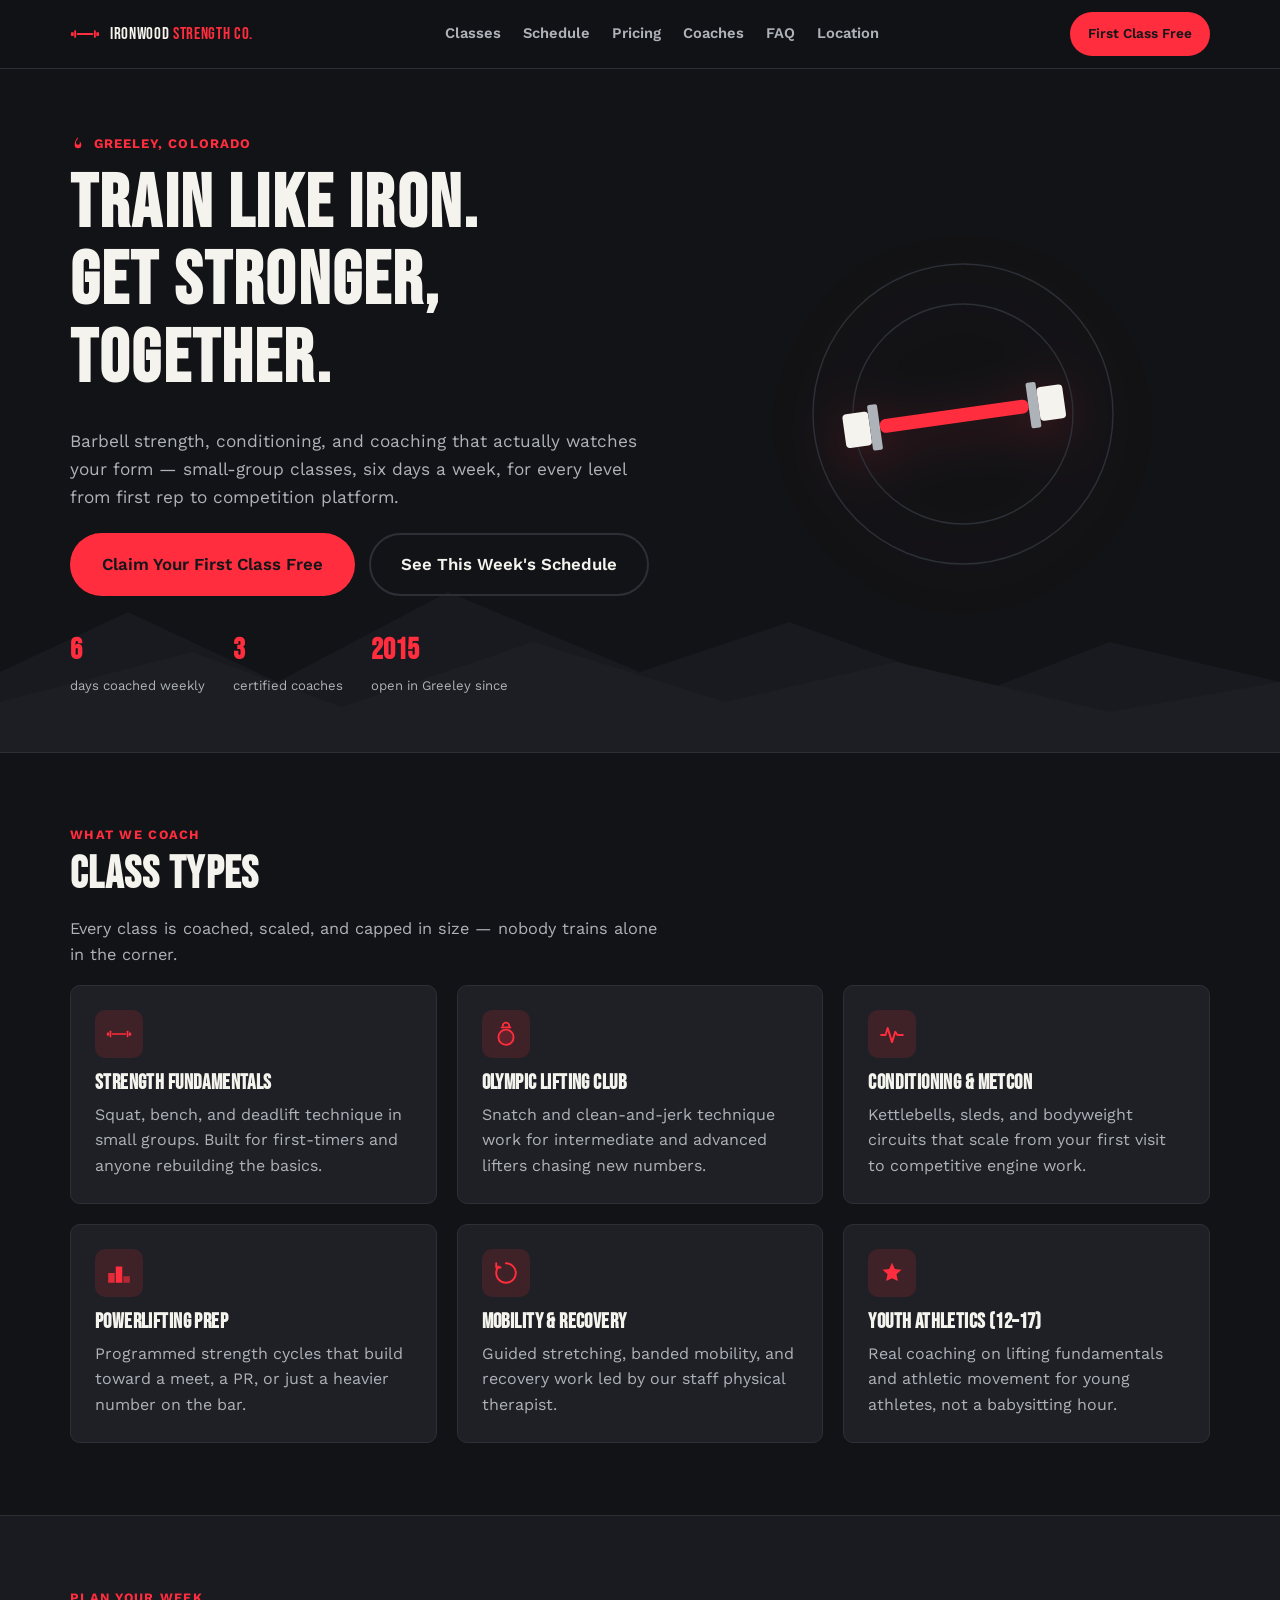
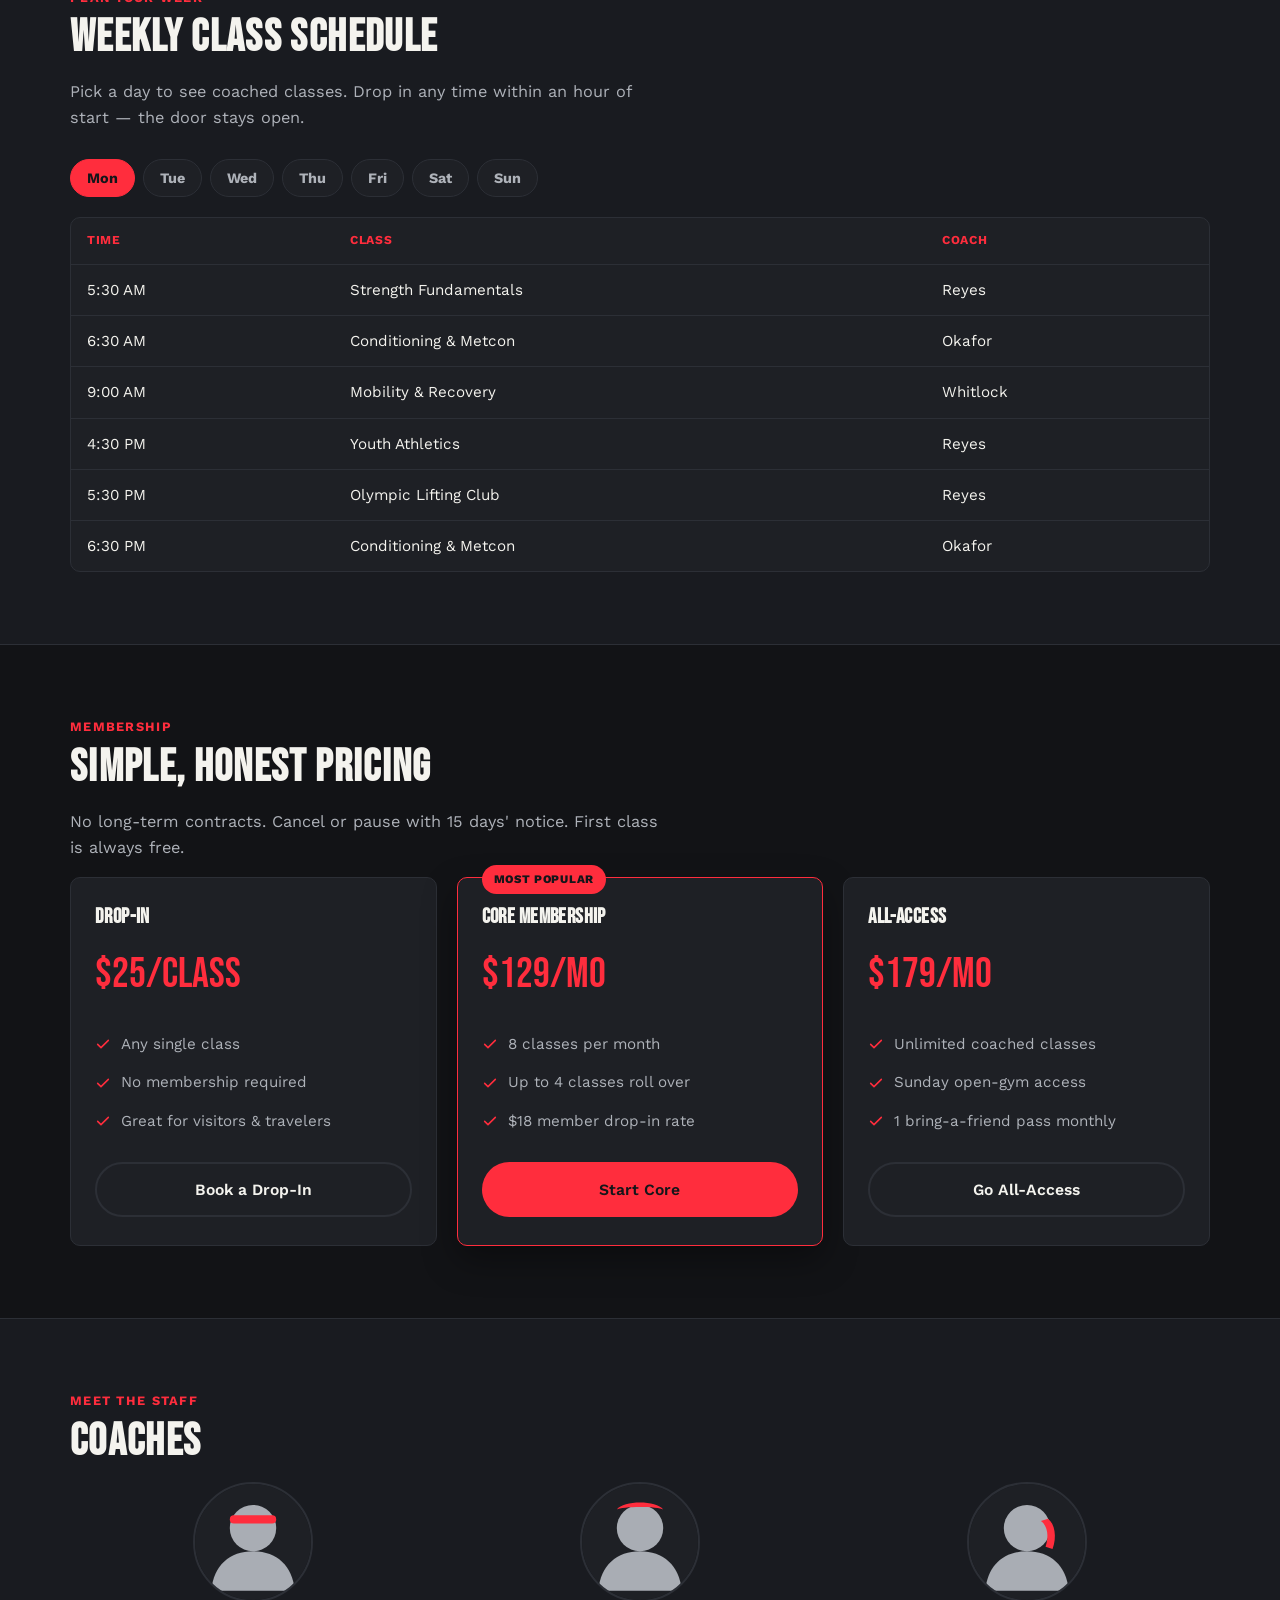
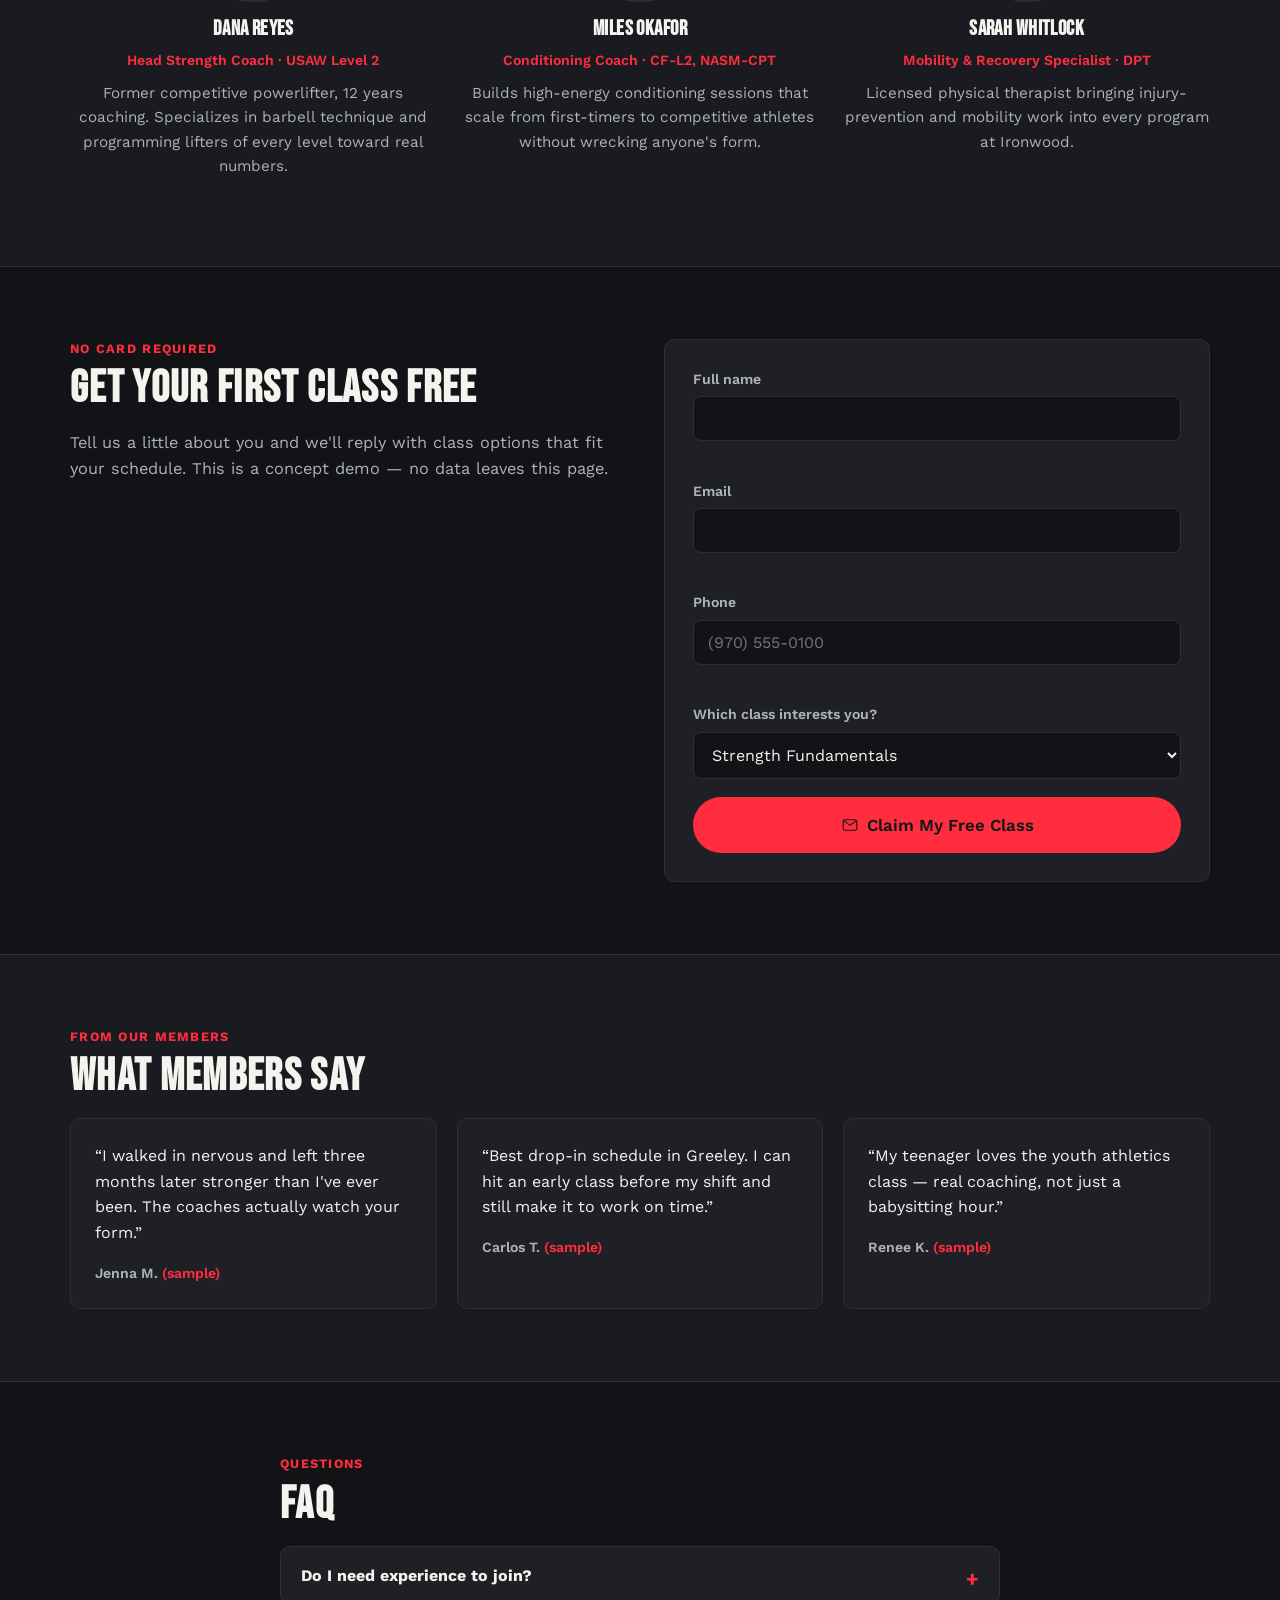
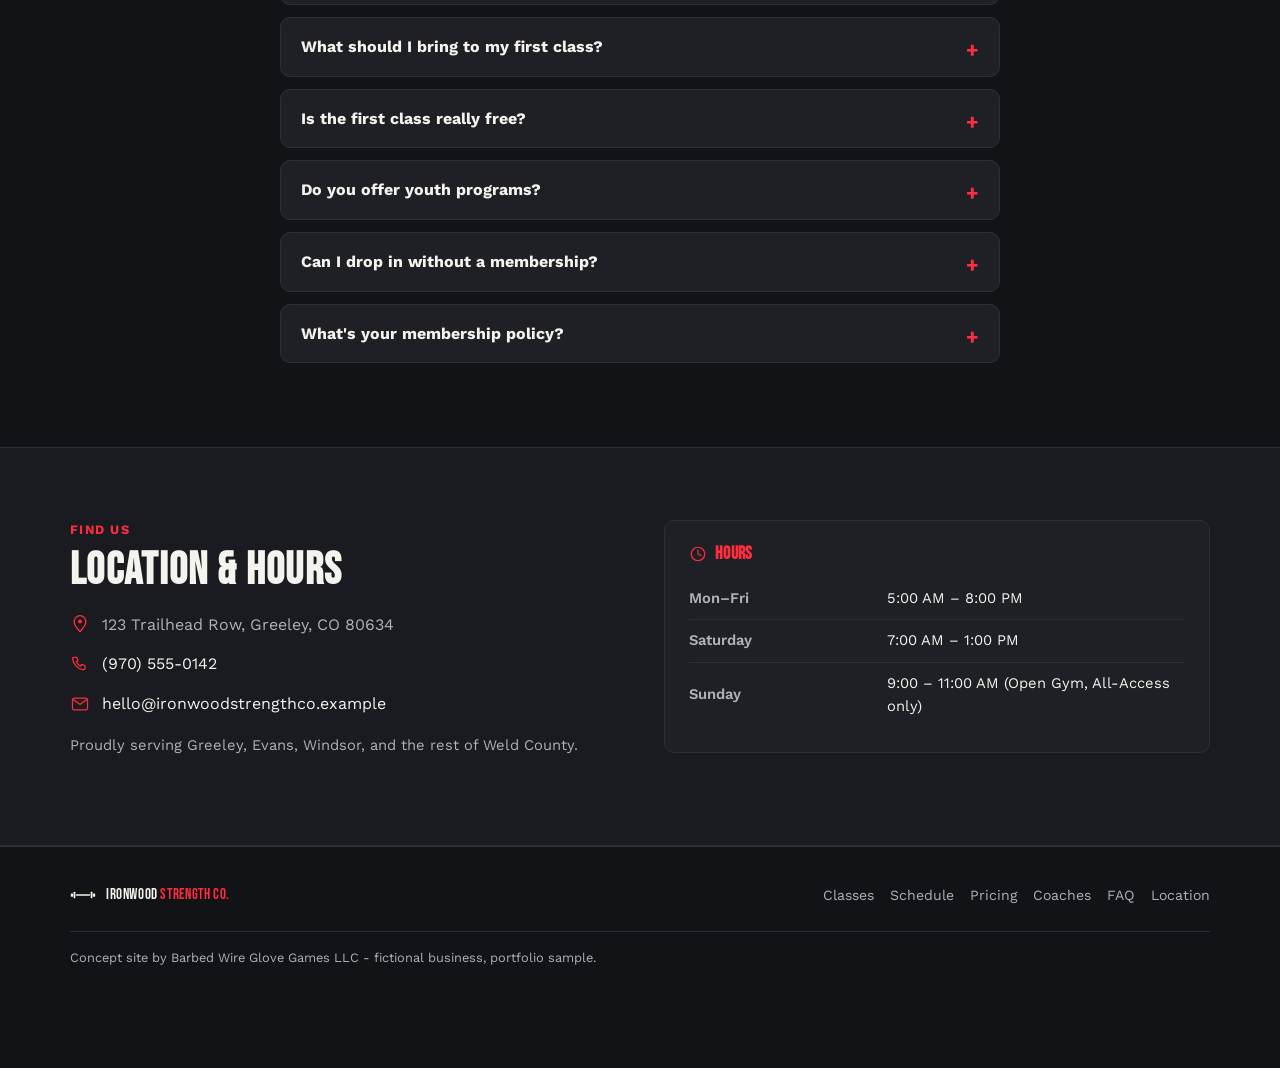
==== ironwood-strength/index.html @ 26a1f5d0 "Portfolio: three concept small-business websites Co-Authored-By: Claude Opus 5.5 <noreply@anthropic." ====
<!doctype html>
<html lang="en">
<head>
<meta charset="UTF-8">
<meta name="viewport" content="width=device-width, initial-scale=1">
<title>Ironwood Strength Co. | Strength &amp; Conditioning Gym in Greeley, CO</title>
<meta name="description" content="Barbell strength, conditioning, and coaching in Greeley, Colorado. First class is free. Small-group coaching for every level, six days a week.">
<link rel="canonical" href="https://www.ironwoodstrengthco.example/">
<meta property="og:type" content="website">
<meta property="og:title" content="Ironwood Strength Co. | Strength &amp; Conditioning Gym in Greeley, CO">
<meta property="og:description" content="Barbell strength, conditioning, and coaching in Greeley, Colorado. First class is free.">
<meta property="og:url" content="https://www.ironwoodstrengthco.example/">
<meta property="og:site_name" content="Ironwood Strength Co.">
<meta name="twitter:card" content="summary">
<meta name="theme-color" content="#121316">
<link rel="icon" href="data:image/svg+xml,%3Csvg xmlns='http://www.w3.org/2000/svg' viewBox='0 0 64 64'%3E%3Crect width='64' height='64' rx='12' fill='%23121316'/%3E%3Crect x='6' y='27' width='8' height='10' rx='2' fill='%23ff2d3d'/%3E%3Crect x='14' y='23' width='5' height='18' rx='1.5' fill='%23ff2d3d'/%3E%3Crect x='19' y='29' width='26' height='6' rx='2' fill='%23f4f3ee'/%3E%3Crect x='45' y='23' width='5' height='18' rx='1.5' fill='%23ff2d3d'/%3E%3Crect x='50' y='27' width='8' height='10' rx='2' fill='%23ff2d3d'/%3E%3C/svg%3E">
<link rel="preconnect" href="https://fonts.googleapis.com">
<link rel="preconnect" href="https://fonts.gstatic.com" crossorigin>
<link href="https://fonts.googleapis.com/css2?family=Bebas+Neue&amp;family=Work+Sans:wght@400;500;600;700&amp;display=swap" rel="stylesheet">
<link rel="stylesheet" href="styles.css">
<script type="application/ld+json">
{
  "@context": "https://schema.org",
  "@type": "ExerciseGym",
  "name": "Ironwood Strength Co.",
  "description": "Barbell strength, conditioning, and coaching gym in Greeley, Colorado. First class free for new members.",
  "url": "https://www.ironwoodstrengthco.example/",
  "telephone": "+1-970-555-0142",
  "priceRange": "$$",
  "address": {
    "@type": "PostalAddress",
    "streetAddress": "123 Trailhead Row",
    "addressLocality": "Greeley",
    "addressRegion": "CO",
    "postalCode": "80634",
    "addressCountry": "US"
  },
  "geo": { "@type": "GeoCoordinates", "latitude": 40.4233, "longitude": -104.7091 },
  "areaServed": ["Greeley CO", "Evans CO", "Windsor CO", "Weld County CO"],
  "openingHoursSpecification": [
    { "@type": "OpeningHoursSpecification", "dayOfWeek": ["Monday","Tuesday","Wednesday","Thursday","Friday"], "opens": "05:00", "closes": "20:00" },
    { "@type": "OpeningHoursSpecification", "dayOfWeek": "Saturday", "opens": "07:00", "closes": "13:00" },
    { "@type": "OpeningHoursSpecification", "dayOfWeek": "Sunday", "opens": "09:00", "closes": "11:00" }
  ]
}
</script>
</head>
<body>

<!-- Shared inline SVG icon library (referenced with <use>) -->
<svg style="position:absolute;width:0;height:0;overflow:hidden" aria-hidden="true">
<defs>
<symbol id="icon-barbell" viewBox="0 0 64 24"><rect x="2" y="8" width="6" height="8" rx="1.5" fill="currentColor"/><rect x="9" y="4" width="4" height="16" rx="1" fill="currentColor"/><rect x="14" y="10" width="36" height="4" rx="2" fill="currentColor"/><rect x="51" y="4" width="4" height="16" rx="1" fill="currentColor"/><rect x="56" y="8" width="6" height="8" rx="1.5" fill="currentColor"/></symbol>
<symbol id="icon-kettlebell" viewBox="0 0 24 24"><path d="M9 4.5a3 3 0 0 1 6 0v1.3" stroke="currentColor" fill="none" stroke-width="1.7" stroke-linecap="round"/><path d="M8 5.9h8" stroke="currentColor" stroke-width="1.7" stroke-linecap="round"/><circle cx="12" cy="15" r="7" fill="currentColor" opacity="0.18"/><circle cx="12" cy="15" r="7" stroke="currentColor" stroke-width="1.7" fill="none"/></symbol>
<symbol id="icon-pulse" viewBox="0 0 24 24"><path d="M2 13h4l2-6.5 4 13 3-9.5 2 3h5" stroke="currentColor" stroke-width="1.8" fill="none" stroke-linecap="round" stroke-linejoin="round"/></symbol>
<symbol id="icon-podium" viewBox="0 0 24 24"><rect x="2" y="12" width="6" height="9" fill="currentColor" opacity="0.85"/><rect x="9" y="6" width="6" height="15" fill="currentColor"/><rect x="16" y="15" width="6" height="6" fill="currentColor" opacity="0.6"/></symbol>
<symbol id="icon-stretch" viewBox="0 0 24 24"><path d="M12 3a9 9 0 1 1-6.7 3" stroke="currentColor" stroke-width="1.8" fill="none" stroke-linecap="round"/><path d="M3 3v4h4" stroke="currentColor" stroke-width="1.8" fill="none" stroke-linecap="round" stroke-linejoin="round"/></symbol>
<symbol id="icon-star" viewBox="0 0 24 24"><path d="M12 2.5l2.6 5.8 6.2.6-4.7 4.2 1.4 6.2L12 16.8l-5.5 2.5 1.4-6.2-4.7-4.2 6.2-.6z" fill="currentColor"/></symbol>
<symbol id="icon-clock" viewBox="0 0 24 24"><circle cx="12" cy="12" r="9" stroke="currentColor" stroke-width="1.6" fill="none"/><path d="M12 7v5l4 2" stroke="currentColor" stroke-width="1.6" fill="none" stroke-linecap="round" stroke-linejoin="round"/></symbol>
<symbol id="icon-pin" viewBox="0 0 24 24"><path d="M12 21s7-7.1 7-12a7 7 0 1 0-14 0c0 4.9 7 12 7 12z" stroke="currentColor" stroke-width="1.6" fill="none" stroke-linejoin="round"/><circle cx="12" cy="9" r="2.3" fill="currentColor"/></symbol>
<symbol id="icon-phone" viewBox="0 0 24 24"><path d="M5 4h3.2l1.3 4-2 1.4a12 12 0 0 0 5.1 5.1l1.4-2 4 1.3V17a2 2 0 0 1-2.2 2A16 16 0 0 1 3 5.2 2 2 0 0 1 5 4z" stroke="currentColor" stroke-width="1.5" fill="none" stroke-linejoin="round"/></symbol>
<symbol id="icon-check" viewBox="0 0 24 24"><path d="M4 12.5l5 5L20 6.5" stroke="currentColor" stroke-width="2.3" fill="none" stroke-linecap="round" stroke-linejoin="round"/></symbol>
<symbol id="icon-mail" viewBox="0 0 24 24"><rect x="3" y="5" width="18" height="14" rx="2" stroke="currentColor" stroke-width="1.5" fill="none"/><path d="M4 6.5l8 6 8-6" stroke="currentColor" stroke-width="1.5" fill="none" stroke-linecap="round" stroke-linejoin="round"/></symbol>
<symbol id="icon-flame" viewBox="0 0 24 24"><path d="M12 2c1 3-3 4.3-3 8.3a3 3 0 0 0 6 0c0-1-1-1.5-1-2.5 2 1 3 3.2 3 5.7a5 5 0 0 1-10 0C7 8.3 9 5 12 2z" fill="currentColor"/></symbol>
<symbol id="icon-menu" viewBox="0 0 24 24"><path d="M3 6h18M3 12h18M3 18h18" stroke="currentColor" stroke-width="2" stroke-linecap="round"/></symbol>
<symbol id="icon-close" viewBox="0 0 24 24"><path d="M5 5l14 14M19 5L5 19" stroke="currentColor" stroke-width="2" stroke-linecap="round"/></symbol>
<symbol id="icon-bust" viewBox="0 0 100 100"><circle cx="50" cy="38" r="20"/><path d="M14 92c2-22 16-34 36-34s34 12 36 34z"/></symbol>
</defs>
</svg>

<a class="skip-link" href="#main">Skip to content</a>

<header class="site-header">
  <div class="wrap header-inner">
    <a class="brand" href="#top" aria-label="Ironwood Strength Co. home">
      <svg width="30" height="12" viewBox="0 0 64 24" class="brand-icon" aria-hidden="true"><use href="#icon-barbell"></use></svg>
      <span>IRONWOOD <em>STRENGTH CO.</em></span>
    </a>
    <nav class="main-nav" id="main-nav" aria-label="Primary">
      <a href="#classes">Classes</a>
      <a href="#schedule">Schedule</a>
      <a href="#pricing">Pricing</a>
      <a href="#coaches">Coaches</a>
      <a href="#faq">FAQ</a>
      <a href="#location">Location</a>
    </nav>
    <div class="header-actions">
      <a class="btn btn-accent btn-small" href="#trial">First Class Free</a>
      <button class="nav-toggle" id="nav-toggle" aria-expanded="false" aria-controls="main-nav" aria-label="Open menu">
        <svg width="24" height="24" aria-hidden="true"><use href="#icon-menu" id="nav-toggle-icon"></use></svg>
      </button>
    </div>
  </div>
</header>

<main id="main">

  <!-- HERO -->
  <section class="hero" id="top">
    <svg class="hero-skyline" viewBox="0 0 600 220" preserveAspectRatio="none" aria-hidden="true">
      <polygon points="0,220 0,140 60,80 130,150 210,60 300,140 370,90 460,160 520,110 600,150 600,220" fill="#191b20"/>
      <polygon points="0,220 0,170 90,120 160,175 250,110 340,170 420,130 520,180 600,150 600,220" fill="#1e2025"/>
    </svg>
    <div class="wrap hero-inner">
      <div class="hero-copy">
        <p class="eyebrow"><svg width="16" height="16" aria-hidden="true"><use href="#icon-flame"></use></svg> Greeley, Colorado</p>
        <h1>Train Like Iron.<br>Get Stronger, Together.</h1>
        <p class="hero-sub">Barbell strength, conditioning, and coaching that actually watches your form — small-group classes, six days a week, for every level from first rep to competition platform.</p>
        <div class="hero-cta-row">
          <a class="btn btn-accent btn-large" href="#trial">Claim Your First Class Free</a>
          <a class="btn btn-outline btn-large" href="#schedule">See This Week's Schedule</a>
        </div>
        <ul class="hero-stats">
          <li><strong>6</strong><span>days coached weekly</span></li>
          <li><strong>3</strong><span>certified coaches</span></li>
          <li><strong>2015</strong><span>open in Greeley since</span></li>
        </ul>
      </div>
      <div class="hero-art" aria-hidden="true">
        <svg viewBox="0 0 360 360" class="hero-barbell-art">
          <circle cx="180" cy="180" r="150" fill="none" stroke="#2c2f36" stroke-width="1.5"/>
          <circle cx="180" cy="180" r="110" fill="none" stroke="#2c2f36" stroke-width="1.5"/>
          <g transform="translate(60,158) rotate(-8 120 22)">
            <rect x="0" y="6" width="26" height="34" rx="4" fill="#f4f3ee"/>
            <rect x="26" y="0" width="10" height="46" rx="2" fill="#aeb2b9"/>
            <rect x="36" y="16" width="150" height="14" rx="6" fill="#ff2d3d"/>
            <rect x="186" y="0" width="10" height="46" rx="2" fill="#aeb2b9"/>
            <rect x="196" y="6" width="26" height="34" rx="4" fill="#f4f3ee"/>
          </g>
        </svg>
      </div>
    </div>
  </section>

  <!-- CLASS TYPES -->
  <section class="section" id="classes">
    <div class="wrap">
      <p class="kicker">What We Coach</p>
      <h2>Class Types</h2>
      <p class="section-sub">Every class is coached, scaled, and capped in size — nobody trains alone in the corner.</p>
      <div class="grid grid-classes">
        <article class="card">
          <span class="card-icon"><svg width="26" height="26" aria-hidden="true"><use href="#icon-barbell"></use></svg></span>
          <h3>Strength Fundamentals</h3>
          <p>Squat, bench, and deadlift technique in small groups. Built for first-timers and anyone rebuilding the basics.</p>
        </article>
        <article class="card">
          <span class="card-icon"><svg width="26" height="26" aria-hidden="true"><use href="#icon-kettlebell"></use></svg></span>
          <h3>Olympic Lifting Club</h3>
          <p>Snatch and clean-and-jerk technique work for intermediate and advanced lifters chasing new numbers.</p>
        </article>
        <article class="card">
          <span class="card-icon"><svg width="26" height="26" aria-hidden="true"><use href="#icon-pulse"></use></svg></span>
          <h3>Conditioning &amp; Metcon</h3>
          <p>Kettlebells, sleds, and bodyweight circuits that scale from your first visit to competitive engine work.</p>
        </article>
        <article class="card">
          <span class="card-icon"><svg width="26" height="26" aria-hidden="true"><use href="#icon-podium"></use></svg></span>
          <h3>Powerlifting Prep</h3>
          <p>Programmed strength cycles that build toward a meet, a PR, or just a heavier number on the bar.</p>
        </article>
        <article class="card">
          <span class="card-icon"><svg width="26" height="26" aria-hidden="true"><use href="#icon-stretch"></use></svg></span>
          <h3>Mobility &amp; Recovery</h3>
          <p>Guided stretching, banded mobility, and recovery work led by our staff physical therapist.</p>
        </article>
        <article class="card">
          <span class="card-icon"><svg width="26" height="26" aria-hidden="true"><use href="#icon-star"></use></svg></span>
          <h3>Youth Athletics (12&ndash;17)</h3>
          <p>Real coaching on lifting fundamentals and athletic movement for young athletes, not a babysitting hour.</p>
        </article>
      </div>
    </div>
  </section>

  <!-- SCHEDULE -->
  <section class="section section-alt" id="schedule">
    <div class="wrap">
      <p class="kicker">Plan Your Week</p>
      <h2>Weekly Class Schedule</h2>
      <p class="section-sub">Pick a day to see coached classes. Drop in any time within an hour of start &mdash; the door stays open.</p>

      <div class="day-tabs" role="tablist" aria-label="Choose a day">
        <button type="button" role="tab" data-day="mon" aria-selected="true">Mon</button>
        <button type="button" role="tab" data-day="tue" aria-selected="false">Tue</button>
        <button type="button" role="tab" data-day="wed" aria-selected="false">Wed</button>
        <button type="button" role="tab" data-day="thu" aria-selected="false">Thu</button>
        <button type="button" role="tab" data-day="fri" aria-selected="false">Fri</button>
        <button type="button" role="tab" data-day="sat" aria-selected="false">Sat</button>
        <button type="button" role="tab" data-day="sun" aria-selected="false">Sun</button>
      </div>

      <div class="schedule-panels">
        <div class="schedule-panel" data-day="mon" role="tabpanel">
          <table><caption class="sr-only">Monday classes</caption>
            <thead><tr><th scope="col">Time</th><th scope="col">Class</th><th scope="col">Coach</th></tr></thead>
            <tbody>
              <tr><td>5:30 AM</td><td>Strength Fundamentals</td><td>Reyes</td></tr>
              <tr><td>6:30 AM</td><td>Conditioning &amp; Metcon</td><td>Okafor</td></tr>
              <tr><td>9:00 AM</td><td>Mobility &amp; Recovery</td><td>Whitlock</td></tr>
              <tr><td>4:30 PM</td><td>Youth Athletics</td><td>Reyes</td></tr>
              <tr><td>5:30 PM</td><td>Olympic Lifting Club</td><td>Reyes</td></tr>
              <tr><td>6:30 PM</td><td>Conditioning &amp; Metcon</td><td>Okafor</td></tr>
            </tbody>
          </table>
        </div>
        <div class="schedule-panel" data-day="tue" hidden role="tabpanel">
          <table><caption class="sr-only">Tuesday classes</caption>
            <thead><tr><th scope="col">Time</th><th scope="col">Class</th><th scope="col">Coach</th></tr></thead>
            <tbody>
              <tr><td>5:30 AM</td><td>Powerlifting Prep</td><td>Reyes</td></tr>
              <tr><td>6:30 AM</td><td>Strength Fundamentals</td><td>Okafor</td></tr>
              <tr><td>9:00 AM</td><td>Conditioning &amp; Metcon</td><td>Whitlock</td></tr>
              <tr><td>5:30 PM</td><td>Strength Fundamentals</td><td>Reyes</td></tr>
              <tr><td>6:30 PM</td><td>Mobility &amp; Recovery</td><td>Whitlock</td></tr>
            </tbody>
          </table>
        </div>
        <div class="schedule-panel" data-day="wed" hidden role="tabpanel">
          <table><caption class="sr-only">Wednesday classes</caption>
            <thead><tr><th scope="col">Time</th><th scope="col">Class</th><th scope="col">Coach</th></tr></thead>
            <tbody>
              <tr><td>5:30 AM</td><td>Strength Fundamentals</td><td>Reyes</td></tr>
              <tr><td>6:30 AM</td><td>Conditioning &amp; Metcon</td><td>Okafor</td></tr>
              <tr><td>9:00 AM</td><td>Mobility &amp; Recovery</td><td>Whitlock</td></tr>
              <tr><td>4:30 PM</td><td>Youth Athletics</td><td>Reyes</td></tr>
              <tr><td>5:30 PM</td><td>Olympic Lifting Club</td><td>Reyes</td></tr>
              <tr><td>6:30 PM</td><td>Powerlifting Prep</td><td>Okafor</td></tr>
            </tbody>
          </table>
        </div>
        <div class="schedule-panel" data-day="thu" hidden role="tabpanel">
          <table><caption class="sr-only">Thursday classes</caption>
            <thead><tr><th scope="col">Time</th><th scope="col">Class</th><th scope="col">Coach</th></tr></thead>
            <tbody>
              <tr><td>5:30 AM</td><td>Powerlifting Prep</td><td>Reyes</td></tr>
              <tr><td>6:30 AM</td><td>Strength Fundamentals</td><td>Okafor</td></tr>
              <tr><td>9:00 AM</td><td>Conditioning &amp; Metcon</td><td>Whitlock</td></tr>
              <tr><td>5:30 PM</td><td>Strength Fundamentals</td><td>Reyes</td></tr>
              <tr><td>6:30 PM</td><td>Mobility &amp; Recovery</td><td>Whitlock</td></tr>
            </tbody>
          </table>
        </div>
        <div class="schedule-panel" data-day="fri" hidden role="tabpanel">
          <table><caption class="sr-only">Friday classes</caption>
            <thead><tr><th scope="col">Time</th><th scope="col">Class</th><th scope="col">Coach</th></tr></thead>
            <tbody>
              <tr><td>5:30 AM</td><td>Strength Fundamentals</td><td>Reyes</td></tr>
              <tr><td>6:30 AM</td><td>Conditioning &amp; Metcon</td><td>Okafor</td></tr>
              <tr><td>9:00 AM</td><td>Mobility &amp; Recovery</td><td>Whitlock</td></tr>
              <tr><td>4:30 PM</td><td>Open Gym (coached)</td><td>Okafor</td></tr>
              <tr><td>5:30 PM</td><td>Conditioning &amp; Metcon</td><td>Reyes</td></tr>
            </tbody>
          </table>
        </div>
        <div class="schedule-panel" data-day="sat" hidden role="tabpanel">
          <table><caption class="sr-only">Saturday classes</caption>
            <thead><tr><th scope="col">Time</th><th scope="col">Class</th><th scope="col">Coach</th></tr></thead>
            <tbody>
              <tr><td>8:00 AM</td><td>Strength Fundamentals</td><td>Reyes</td></tr>
              <tr><td>9:00 AM</td><td>Conditioning &amp; Metcon</td><td>Okafor</td></tr>
              <tr><td>10:00 AM</td><td>Olympic Lifting Club</td><td>Reyes</td></tr>
            </tbody>
          </table>
        </div>
        <div class="schedule-panel" data-day="sun" hidden role="tabpanel">
          <p class="closed-note">Closed for coached classes. Open Gym access 9:00&ndash;11:00 AM for All-Access members.</p>
        </div>
      </div>
    </div>
  </section>

  <!-- PRICING -->
  <section class="section" id="pricing">
    <div class="wrap">
      <p class="kicker">Membership</p>
      <h2>Simple, Honest Pricing</h2>
      <p class="section-sub">No long-term contracts. Cancel or pause with 15 days' notice. First class is always free.</p>
      <div class="grid grid-pricing">
        <article class="price-card">
          <h3>Drop-In</h3>
          <p class="price"><span>$25</span>/class</p>
          <ul class="price-features">
            <li><svg width="16" height="16" aria-hidden="true"><use href="#icon-check"></use></svg>Any single class</li>
            <li><svg width="16" height="16" aria-hidden="true"><use href="#icon-check"></use></svg>No membership required</li>
            <li><svg width="16" height="16" aria-hidden="true"><use href="#icon-check"></use></svg>Great for visitors &amp; travelers</li>
          </ul>
          <a class="btn btn-outline btn-block" href="#trial">Book a Drop-In</a>
        </article>
        <article class="price-card price-card-featured">
          <p class="price-badge">Most Popular</p>
          <h3>Core Membership</h3>
          <p class="price"><span>$129</span>/mo</p>
          <ul class="price-features">
            <li><svg width="16" height="16" aria-hidden="true"><use href="#icon-check"></use></svg>8 classes per month</li>
            <li><svg width="16" height="16" aria-hidden="true"><use href="#icon-check"></use></svg>Up to 4 classes roll over</li>
            <li><svg width="16" height="16" aria-hidden="true"><use href="#icon-check"></use></svg>$18 member drop-in rate</li>
          </ul>
          <a class="btn btn-accent btn-block" href="#trial">Start Core</a>
        </article>
        <article class="price-card">
          <h3>All-Access</h3>
          <p class="price"><span>$179</span>/mo</p>
          <ul class="price-features">
            <li><svg width="16" height="16" aria-hidden="true"><use href="#icon-check"></use></svg>Unlimited coached classes</li>
            <li><svg width="16" height="16" aria-hidden="true"><use href="#icon-check"></use></svg>Sunday open-gym access</li>
            <li><svg width="16" height="16" aria-hidden="true"><use href="#icon-check"></use></svg>1 bring-a-friend pass monthly</li>
          </ul>
          <a class="btn btn-outline btn-block" href="#trial">Go All-Access</a>
        </article>
      </div>
    </div>
  </section>

  <!-- COACHES -->
  <section class="section section-alt" id="coaches">
    <div class="wrap">
      <p class="kicker">Meet The Staff</p>
      <h2>Coaches</h2>
      <div class="grid grid-coaches">
        <article class="coach-card">
          <svg class="coach-avatar" viewBox="0 0 100 100" role="img" aria-label="Illustrated avatar of Coach Dana Reyes">
            <circle cx="50" cy="50" r="50" fill="#1e2025"/>
            <use href="#icon-bust" fill="#a9adb4"></use>
            <rect x="30" y="27" width="40" height="7" rx="3.5" fill="#ff2d3d"/>
          </svg>
          <h3>Dana Reyes</h3>
          <p class="coach-title">Head Strength Coach &middot; USAW Level 2</p>
          <p>Former competitive powerlifter, 12 years coaching. Specializes in barbell technique and programming lifters of every level toward real numbers.</p>
        </article>
        <article class="coach-card">
          <svg class="coach-avatar" viewBox="0 0 100 100" role="img" aria-label="Illustrated avatar of Coach Miles Okafor">
            <circle cx="50" cy="50" r="50" fill="#1e2025"/>
            <use href="#icon-bust" fill="#a9adb4"></use>
            <path d="M30 22c6-8 34-8 40 0-4-3-36-3-40 0z" fill="#ff2d3d"/>
          </svg>
          <h3>Miles Okafor</h3>
          <p class="coach-title">Conditioning Coach &middot; CF-L2, NASM-CPT</p>
          <p>Builds high-energy conditioning sessions that scale from first-timers to competitive athletes without wrecking anyone's form.</p>
        </article>
        <article class="coach-card">
          <svg class="coach-avatar" viewBox="0 0 100 100" role="img" aria-label="Illustrated avatar of Coach Sarah Whitlock">
            <circle cx="50" cy="50" r="50" fill="#1e2025"/>
            <use href="#icon-bust" fill="#a9adb4"></use>
            <path d="M68 30c6 4 8 16 4 26l-6-2c3-8 2-18-4-22z" fill="#ff2d3d"/>
          </svg>
          <h3>Sarah Whitlock</h3>
          <p class="coach-title">Mobility &amp; Recovery Specialist &middot; DPT</p>
          <p>Licensed physical therapist bringing injury-prevention and mobility work into every program at Ironwood.</p>
        </article>
      </div>
    </div>
  </section>

  <!-- FREE TRIAL FORM -->
  <section class="section" id="trial">
    <div class="wrap trial-wrap">
      <div class="trial-copy">
        <p class="kicker">No Card Required</p>
        <h2>Get Your First Class Free</h2>
        <p class="section-sub">Tell us a little about you and we'll reply with class options that fit your schedule. This is a concept demo &mdash; no data leaves this page.</p>
      </div>
      <form id="trial-form" class="trial-form" novalidate>
        <div class="form-row">
          <label for="name">Full name</label>
          <input type="text" id="name" name="name" autocomplete="name" required minlength="2">
          <span class="field-error" id="err-name" role="alert"></span>
        </div>
        <div class="form-row">
          <label for="email">Email</label>
          <input type="email" id="email" name="email" autocomplete="email" required>
          <span class="field-error" id="err-email" role="alert"></span>
        </div>
        <div class="form-row">
          <label for="phone">Phone</label>
          <input type="tel" id="phone" name="phone" autocomplete="tel" placeholder="(970) 555-0100" required minlength="7">
          <span class="field-error" id="err-phone" role="alert"></span>
        </div>
        <div class="form-row">
          <label for="interest">Which class interests you?</label>
          <select id="interest" name="interest">
            <option>Strength Fundamentals</option>
            <option>Olympic Lifting Club</option>
            <option>Conditioning &amp; Metcon</option>
            <option>Powerlifting Prep</option>
            <option>Mobility &amp; Recovery</option>
            <option>Youth Athletics</option>
            <option>Not sure yet</option>
          </select>
        </div>
        <button type="submit" class="btn btn-accent btn-block btn-large">
          <svg width="18" height="18" aria-hidden="true"><use href="#icon-mail"></use></svg>
          Claim My Free Class
        </button>
        <p class="form-success" id="form-success" role="status" hidden>Thanks! (Demo site: nothing was sent.)</p>
      </form>
    </div>
  </section>

  <!-- TESTIMONIALS -->
  <section class="section section-alt" id="testimonials">
    <div class="wrap">
      <p class="kicker">From Our Members</p>
      <h2>What Members Say</h2>
      <div class="grid grid-testimonials">
        <blockquote class="testimonial">
          <p>&ldquo;I walked in nervous and left three months later stronger than I've ever been. The coaches actually watch your form.&rdquo;</p>
          <footer>Jenna M. <span>(sample)</span></footer>
        </blockquote>
        <blockquote class="testimonial">
          <p>&ldquo;Best drop-in schedule in Greeley. I can hit an early class before my shift and still make it to work on time.&rdquo;</p>
          <footer>Carlos T. <span>(sample)</span></footer>
        </blockquote>
        <blockquote class="testimonial">
          <p>&ldquo;My teenager loves the youth athletics class &mdash; real coaching, not just a babysitting hour.&rdquo;</p>
          <footer>Renee K. <span>(sample)</span></footer>
        </blockquote>
      </div>
    </div>
  </section>

  <!-- FAQ -->
  <section class="section" id="faq">
    <div class="wrap wrap-narrow">
      <p class="kicker">Questions</p>
      <h2>FAQ</h2>
      <div class="faq-list">
        <details><summary>Do I need experience to join?</summary><p>No. Strength Fundamentals and Conditioning &amp; Metcon are built for first-timers, and coaches scale every lift to your level.</p></details>
        <details><summary>What should I bring to my first class?</summary><p>Closed-toe shoes, a water bottle, and clothes you can move in. We provide barbells, plates, kettlebells, and mats.</p></details>
        <details><summary>Is the first class really free?</summary><p>Yes. New members get one free class in any format, no card required to try it.</p></details>
        <details><summary>Do you offer youth programs?</summary><p>Yes. Youth Athletics runs Monday and Wednesday afternoons for ages 12&ndash;17.</p></details>
        <details><summary>Can I drop in without a membership?</summary><p>Yes. Drop-In Passes are $25 per class, no membership required.</p></details>
        <details><summary>What's your membership policy?</summary><p>Month-to-month, no long-term contract. Cancel or pause any plan with 15 days' notice.</p></details>
      </div>
    </div>
  </section>

  <!-- LOCATION -->
  <section class="section section-alt" id="location">
    <div class="wrap grid-location">
      <div>
        <p class="kicker">Find Us</p>
        <h2>Location &amp; Hours</h2>
        <ul class="location-list">
          <li><svg width="20" height="20" aria-hidden="true"><use href="#icon-pin"></use></svg><span>123 Trailhead Row, Greeley, CO 80634</span></li>
          <li><svg width="20" height="20" aria-hidden="true"><use href="#icon-phone"></use></svg><a href="tel:+19705550142">(970) 555-0142</a></li>
          <li><svg width="20" height="20" aria-hidden="true"><use href="#icon-mail"></use></svg><a href="mailto:hello@ironwoodstrengthco.example">hello@ironwoodstrengthco.example</a></li>
        </ul>
        <p class="service-area">Proudly serving Greeley, Evans, Windsor, and the rest of Weld County.</p>
      </div>
      <div class="hours-card">
        <h3><svg width="18" height="18" aria-hidden="true"><use href="#icon-clock"></use></svg> Hours</h3>
        <table>
          <tbody>
            <tr><th scope="row">Mon&ndash;Fri</th><td>5:00 AM &ndash; 8:00 PM</td></tr>
            <tr><th scope="row">Saturday</th><td>7:00 AM &ndash; 1:00 PM</td></tr>
            <tr><th scope="row">Sunday</th><td>9:00 &ndash; 11:00 AM (Open Gym, All-Access only)</td></tr>
          </tbody>
        </table>
      </div>
    </div>
  </section>

</main>

<footer class="site-footer">
  <div class="wrap footer-inner">
    <a class="brand brand-footer" href="#top" aria-label="Ironwood Strength Co. home">
      <svg width="26" height="10" viewBox="0 0 64 24" aria-hidden="true"><use href="#icon-barbell"></use></svg>
      <span>IRONWOOD <em>STRENGTH CO.</em></span>
    </a>
    <nav class="footer-nav" aria-label="Footer">
      <a href="#classes">Classes</a>
      <a href="#schedule">Schedule</a>
      <a href="#pricing">Pricing</a>
      <a href="#coaches">Coaches</a>
      <a href="#faq">FAQ</a>
      <a href="#location">Location</a>
    </nav>
    <p class="footer-legal">Concept site by Barbed Wire Glove Games LLC - fictional business, portfolio sample.</p>
  </div>
</footer>

<div class="mobile-sticky-cta">
  <a class="btn btn-outline btn-small" href="tel:+19705550142"><svg width="16" height="16" aria-hidden="true"><use href="#icon-phone"></use></svg> Call</a>
  <a class="btn btn-accent btn-small" href="#trial">Book Free Class</a>
</div>

<script src="script.js"></script>
</body>
</html>
---- ironwood-strength/styles.css ----
/* Ironwood Strength Co. — concept portfolio site
   Palette: Charcoal #121316 / Card #1e2025 / Off-white #f4f3ee / Vivid Red #ff2d3d
   Type: "Bebas Neue" (display) + "Work Sans" (body/UI) — Google Fonts */

:root{
  --bg:#121316;
  --bg-alt:#191b20;
  --bg-card:#1e2025;
  --border:#2c2f36;
  --text:#f4f3ee;
  --text-muted:#aeb2b9;
  --accent:#ff2d3d;
  --accent-dark:#d81f2d;
  --on-accent:#14161a;
  --radius:10px;
  --maxw:1180px;
  --shadow:0 14px 34px rgba(0,0,0,.35);
}

*,*::before,*::after{box-sizing:border-box}
html{scroll-behavior:smooth}
body{
  margin:0;
  background:var(--bg);
  color:var(--text);
  font-family:"Work Sans",Arial,Helvetica,sans-serif;
  line-height:1.6;
  overflow-x:hidden;
  padding-bottom:64px; /* room for mobile sticky bar */
}
img,svg{display:block;max-width:100%}
a{color:inherit}
.wrap{max-width:var(--maxw);margin:0 auto;padding:0 20px}
.wrap-narrow{max-width:760px}

h1,h2,h3{
  font-family:"Bebas Neue",Impact,"Arial Narrow",sans-serif;
  letter-spacing:.03em;
  line-height:1.05;
  margin:0 0 .4em;
  color:var(--text);
}
h1{font-size:clamp(2.6rem,7vw,4.6rem)}
h2{font-size:clamp(1.9rem,4.5vw,2.8rem)}
h3{font-size:1.3rem;letter-spacing:.02em}
p{margin:0 0 1em}
.sr-only{position:absolute;width:1px;height:1px;padding:0;margin:-1px;overflow:hidden;clip:rect(0,0,0,0);white-space:nowrap;border:0}

.skip-link{
  position:absolute;left:-999px;top:0;background:var(--accent);color:var(--on-accent);
  padding:10px 16px;z-index:200;font-weight:600;border-radius:0 0 8px 0;
}
.skip-link:focus{left:0}

:focus-visible{outline:3px solid var(--accent);outline-offset:2px}

/* Buttons */
.btn{
  display:inline-flex;align-items:center;justify-content:center;gap:8px;
  font-weight:600;text-decoration:none;border:2px solid transparent;border-radius:999px;
  padding:13px 24px;font-size:.98rem;cursor:pointer;transition:transform .12s ease,background .15s ease,border-color .15s ease;
  font-family:"Work Sans",Arial,sans-serif;
}
.btn:hover{transform:translateY(-1px)}
.btn-accent{background:var(--accent);color:var(--on-accent)}
.btn-accent:hover{background:var(--accent-dark)}
.btn-outline{background:transparent;color:var(--text);border-color:var(--border)}
.btn-outline:hover{border-color:var(--accent);color:var(--accent)}
.btn-large{padding:16px 30px;font-size:1.05rem}
.btn-small{padding:9px 16px;font-size:.85rem}
.btn-block{width:100%}

/* Header */
.site-header{
  position:sticky;top:0;z-index:100;background:rgba(18,19,22,.92);backdrop-filter:blur(6px);
  border-bottom:1px solid var(--border);
}
.header-inner{display:flex;align-items:center;justify-content:space-between;gap:16px;height:68px}
.brand{display:flex;align-items:center;gap:10px;text-decoration:none;color:var(--text);font-family:"Bebas Neue",sans-serif;letter-spacing:.04em;font-size:1.05rem;white-space:nowrap}
.brand-icon{color:var(--accent)}
.brand em{color:var(--accent);font-style:normal}
.main-nav{display:flex;gap:22px}
.main-nav a{text-decoration:none;color:var(--text-muted);font-weight:600;font-size:.92rem}
.main-nav a:hover{color:var(--accent)}
.header-actions{display:flex;align-items:center;gap:12px}
.nav-toggle{display:none;background:transparent;border:1px solid var(--border);border-radius:8px;color:var(--text);padding:8px;cursor:pointer}

@media (max-width:860px){
  .main-nav{
    position:fixed;inset:68px 0 auto 0;background:var(--bg-alt);border-bottom:1px solid var(--border);
    flex-direction:column;padding:14px 20px 20px;gap:4px;transform:translateY(-8px);opacity:0;
    pointer-events:none;transition:opacity .15s ease,transform .15s ease;max-height:70vh;overflow:auto;
  }
  .main-nav a{padding:12px 4px;border-bottom:1px solid var(--border)}
  .main-nav.is-open{transform:translateY(0);opacity:1;pointer-events:auto}
  .nav-toggle{display:inline-flex}
  .header-actions .btn-small{display:none}
}

/* Hero */
.hero{position:relative;overflow:hidden;padding:64px 0 56px;border-bottom:1px solid var(--border)}
.hero-skyline{position:absolute;inset:auto 0 0 0;width:100%;height:220px;z-index:0;opacity:.9}
.hero-inner{position:relative;z-index:1;display:grid;grid-template-columns:1.1fr .9fr;gap:40px;align-items:center}
.eyebrow{display:inline-flex;align-items:center;gap:8px;color:var(--accent);font-weight:700;text-transform:uppercase;letter-spacing:.08em;font-size:.82rem}
.hero-sub{color:var(--text-muted);font-size:1.08rem;max-width:52ch}
.hero-cta-row{display:flex;flex-wrap:wrap;gap:14px;margin:22px 0 30px}
.hero-stats{list-style:none;display:flex;gap:28px;padding:0;margin:0}
.hero-stats li{display:flex;flex-direction:column}
.hero-stats strong{font-family:"Bebas Neue",sans-serif;font-size:1.9rem;color:var(--accent)}
.hero-stats span{color:var(--text-muted);font-size:.82rem}
.hero-art{display:flex;align-items:center;justify-content:center}
.hero-barbell-art{width:100%;max-width:360px;filter:drop-shadow(0 10px 24px rgba(255,45,61,.25))}

@media (max-width:860px){
  .hero-inner{grid-template-columns:1fr}
  .hero-art{order:-1;max-width:260px;margin:0 auto}
}

/* Sections */
.section{padding:72px 0}
.section-alt{background:var(--bg-alt);border-top:1px solid var(--border);border-bottom:1px solid var(--border)}
.kicker{color:var(--accent);text-transform:uppercase;letter-spacing:.1em;font-size:.8rem;font-weight:700;margin:0 0 6px}
.section-sub{color:var(--text-muted);max-width:60ch;font-size:1.02rem}

/* Cards / grids */
.grid{display:grid;gap:20px}
.grid-classes{grid-template-columns:repeat(3,1fr)}
.card{
  background:var(--bg-card);border:1px solid var(--border);border-radius:var(--radius);
  padding:24px;transition:border-color .15s ease,transform .15s ease;
}
.card:hover{border-color:var(--accent);transform:translateY(-3px)}
.card-icon{
  display:inline-flex;align-items:center;justify-content:center;width:48px;height:48px;
  border-radius:10px;background:rgba(255,45,61,.14);color:var(--accent);margin-bottom:14px;
}
.card p{color:var(--text-muted);margin:0}

@media (max-width:860px){.grid-classes{grid-template-columns:1fr 1fr}}
@media (max-width:560px){.grid-classes{grid-template-columns:1fr}}

/* Schedule */
.day-tabs{display:flex;flex-wrap:wrap;gap:8px;margin:28px 0 20px}
.day-tabs button{
  background:var(--bg-card);border:1px solid var(--border);color:var(--text-muted);
  padding:10px 16px;border-radius:999px;font-weight:700;cursor:pointer;font-family:"Work Sans",sans-serif;
  font-size:.9rem;
}
.day-tabs button[aria-selected="true"]{background:var(--accent);border-color:var(--accent);color:var(--on-accent)}
.schedule-panels{background:var(--bg-card);border:1px solid var(--border);border-radius:var(--radius);overflow:hidden}
table{width:100%;border-collapse:collapse}
.schedule-panel table th,.schedule-panel table td{padding:13px 16px;text-align:left;border-bottom:1px solid var(--border);font-size:.95rem}
.schedule-panel table thead th{color:var(--accent);text-transform:uppercase;font-size:.76rem;letter-spacing:.06em}
.schedule-panel table tbody tr:last-child td{border-bottom:none}
.closed-note{padding:24px;margin:0;color:var(--text-muted)}

@media (max-width:480px){
  .schedule-panel table th,.schedule-panel table td{padding:11px 10px;font-size:.86rem}
}

/* Pricing */
.grid-pricing{grid-template-columns:repeat(3,1fr)}
.price-card{
  background:var(--bg-card);border:1px solid var(--border);border-radius:var(--radius);
  padding:28px 24px;display:flex;flex-direction:column;position:relative;
}
.price-card-featured{border-color:var(--accent);box-shadow:var(--shadow)}
.price-badge{
  position:absolute;top:-13px;left:24px;background:var(--accent);color:var(--on-accent);
  font-size:.72rem;font-weight:800;text-transform:uppercase;letter-spacing:.06em;padding:5px 12px;border-radius:999px;
}
.price{font-family:"Bebas Neue",sans-serif;font-size:2.6rem;color:var(--accent);margin:6px 0 16px}
.price span{color:var(--accent)}
.price-features{list-style:none;padding:0;margin:0 0 22px;flex:1}
.price-features li{display:flex;align-items:center;gap:10px;color:var(--text-muted);padding:7px 0;font-size:.95rem}
.price-features svg{color:var(--accent);flex-shrink:0}

@media (max-width:860px){.grid-pricing{grid-template-columns:1fr}}

/* Coaches */
.grid-coaches{grid-template-columns:repeat(3,1fr)}
.coach-card{text-align:center;padding:0}
.coach-avatar{width:120px;height:120px;margin:0 auto 16px;border-radius:50%;border:2px solid var(--border)}
.coach-title{color:var(--accent);font-weight:600;font-size:.88rem;margin-bottom:10px}
.coach-card p:not(.coach-title){color:var(--text-muted);font-size:.95rem}

@media (max-width:860px){.grid-coaches{grid-template-columns:1fr}}

/* Trial form */
.trial-wrap{display:grid;grid-template-columns:1fr 1fr;gap:48px;align-items:start}
.trial-form{background:var(--bg-card);border:1px solid var(--border);border-radius:var(--radius);padding:28px}
.form-row{margin-bottom:18px;display:flex;flex-direction:column;gap:6px}
.form-row label{font-weight:600;font-size:.88rem;color:var(--text-muted)}
.form-row input,.form-row select{
  background:var(--bg);border:1px solid var(--border);border-radius:8px;color:var(--text);
  padding:12px 14px;font-size:1rem;font-family:"Work Sans",sans-serif;
}
.form-row input:focus,.form-row select:focus{border-color:var(--accent)}
.form-row.has-error input{border-color:var(--accent)}
.field-error{color:var(--accent);font-size:.82rem;min-height:1.1em}
.form-success{
  margin-top:16px;background:rgba(255,45,61,.14);border:1px solid var(--accent);color:var(--text);
  padding:12px 14px;border-radius:8px;font-weight:600;text-align:center;
}

@media (max-width:860px){.trial-wrap{grid-template-columns:1fr}}

/* Testimonials */
.grid-testimonials{grid-template-columns:repeat(3,1fr)}
.testimonial{
  background:var(--bg-card);border:1px solid var(--border);border-radius:var(--radius);
  padding:24px;margin:0;
}
.testimonial p{color:var(--text);font-size:1rem}
.testimonial footer{color:var(--text-muted);font-weight:600;font-size:.88rem}
.testimonial footer span{color:var(--accent);font-weight:600}

@media (max-width:860px){.grid-testimonials{grid-template-columns:1fr}}

/* FAQ */
.faq-list details{
  background:var(--bg-card);border:1px solid var(--border);border-radius:var(--radius);
  padding:16px 20px;margin-bottom:12px;
}
.faq-list summary{cursor:pointer;font-weight:700;list-style:none;position:relative;padding-right:24px}
.faq-list summary::-webkit-details-marker{display:none}
.faq-list summary::after{content:"+";position:absolute;right:0;top:0;color:var(--accent);font-size:1.3rem}
.faq-list details[open] summary::after{content:"\2212"}
.faq-list details p{color:var(--text-muted);margin:12px 0 0}

/* Location */
.grid-location{display:grid;grid-template-columns:1fr 1fr;gap:48px;align-items:start}
.location-list{list-style:none;padding:0;margin:0 0 18px;display:flex;flex-direction:column;gap:14px}
.location-list li{display:flex;align-items:center;gap:12px;color:var(--text-muted)}
.location-list svg{color:var(--accent);flex-shrink:0}
.location-list a{text-decoration:none;color:var(--text)}
.location-list a:hover{color:var(--accent)}
.service-area{color:var(--text-muted);font-size:.92rem}
.hours-card{background:var(--bg-card);border:1px solid var(--border);border-radius:var(--radius);padding:24px}
.hours-card h3{display:flex;align-items:center;gap:8px;color:var(--accent);font-size:1.1rem;margin-bottom:14px}
.hours-card table th,.hours-card table td{padding:9px 0;border-bottom:1px solid var(--border);text-align:left;font-size:.92rem}
.hours-card table tr:last-child th,.hours-card table tr:last-child td{border-bottom:none}
.hours-card table th{color:var(--text-muted);font-weight:600;width:40%}

@media (max-width:860px){.grid-location{grid-template-columns:1fr}}

/* Footer */
.site-footer{border-top:1px solid var(--border);padding:36px 0;background:var(--bg)}
.footer-inner{display:flex;flex-wrap:wrap;align-items:center;justify-content:space-between;gap:18px}
.brand-footer{font-size:.95rem}
.footer-nav{display:flex;flex-wrap:wrap;gap:16px}
.footer-nav a{text-decoration:none;color:var(--text-muted);font-size:.88rem}
.footer-nav a:hover{color:var(--accent)}
.footer-legal{width:100%;color:var(--text-muted);font-size:.8rem;border-top:1px solid var(--border);padding-top:16px;margin:6px 0 0}

/* Mobile sticky CTA */
.mobile-sticky-cta{
  display:none;position:fixed;left:0;right:0;bottom:0;z-index:150;background:var(--bg-alt);
  border-top:1px solid var(--border);padding:10px 14px;gap:10px;
}
.mobile-sticky-cta .btn{flex:1}

@media (max-width:640px){
  .mobile-sticky-cta{display:flex}
  body{padding-bottom:72px}
}
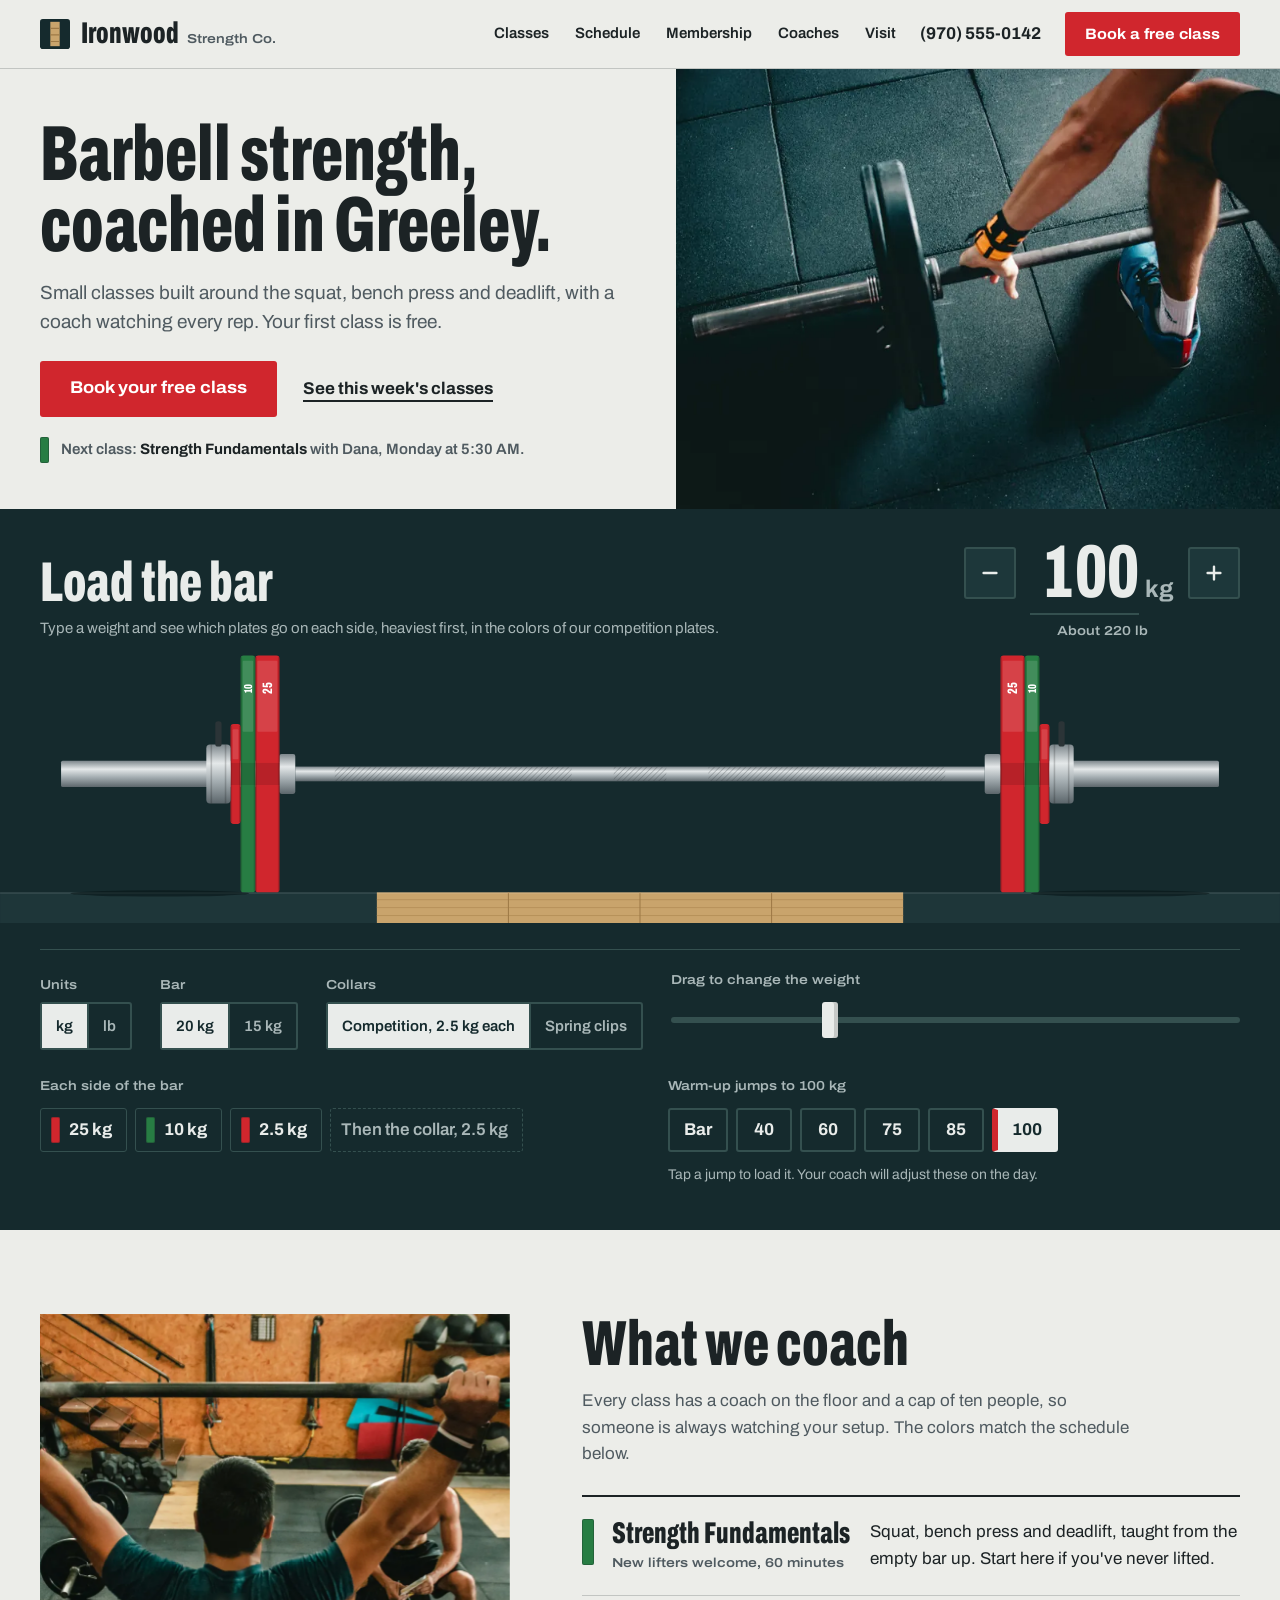
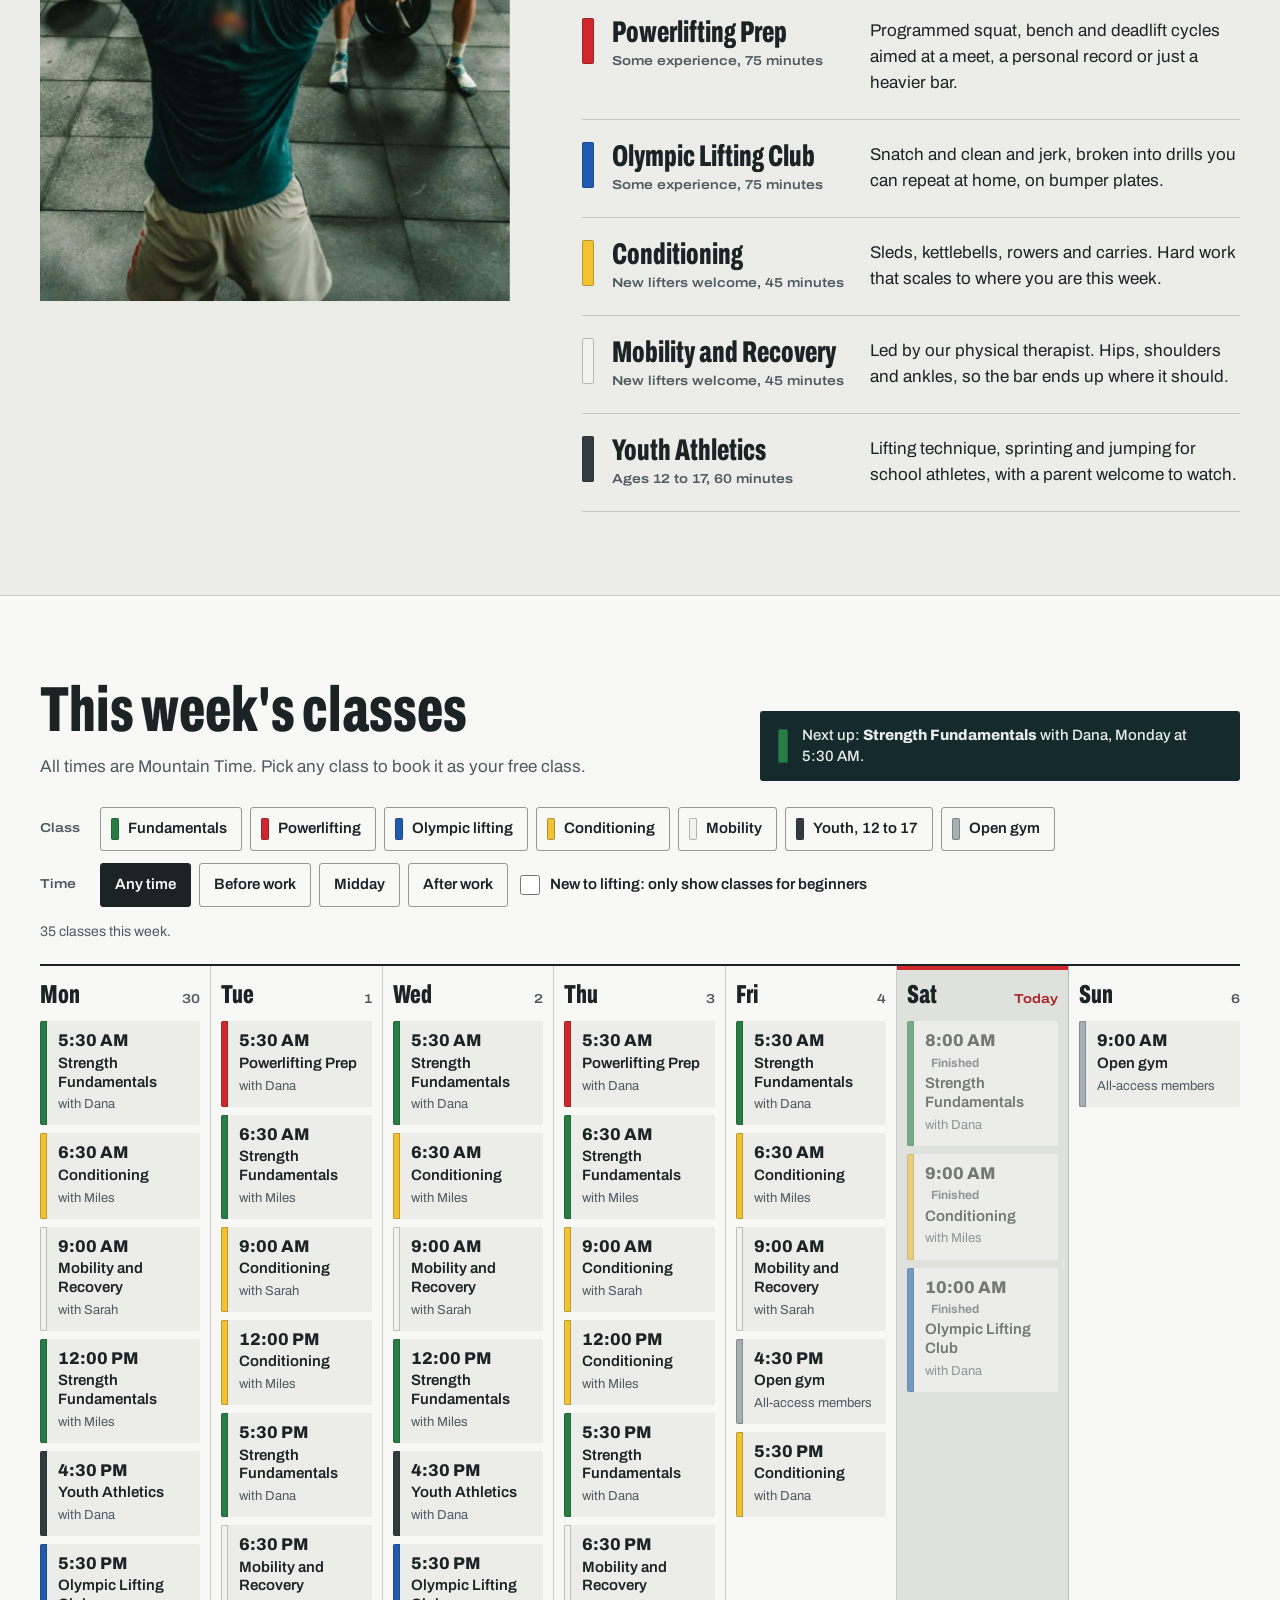
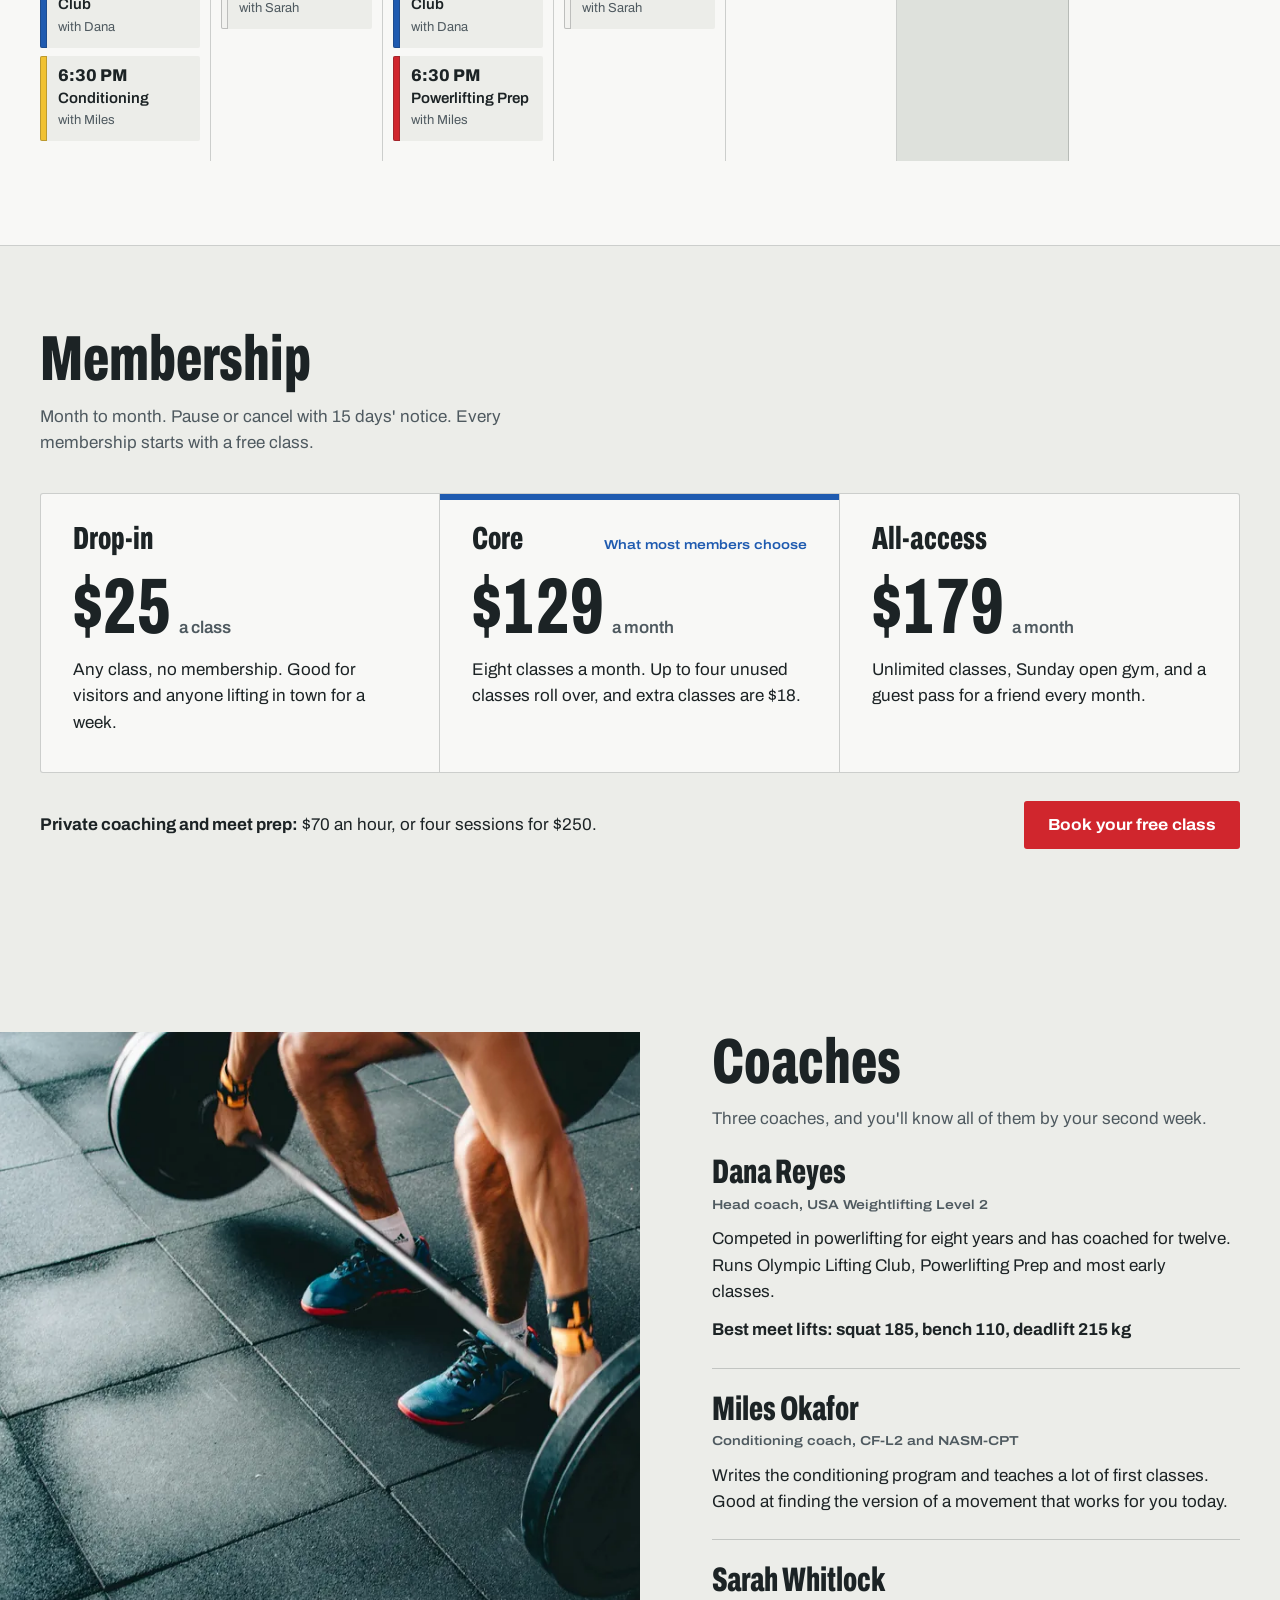
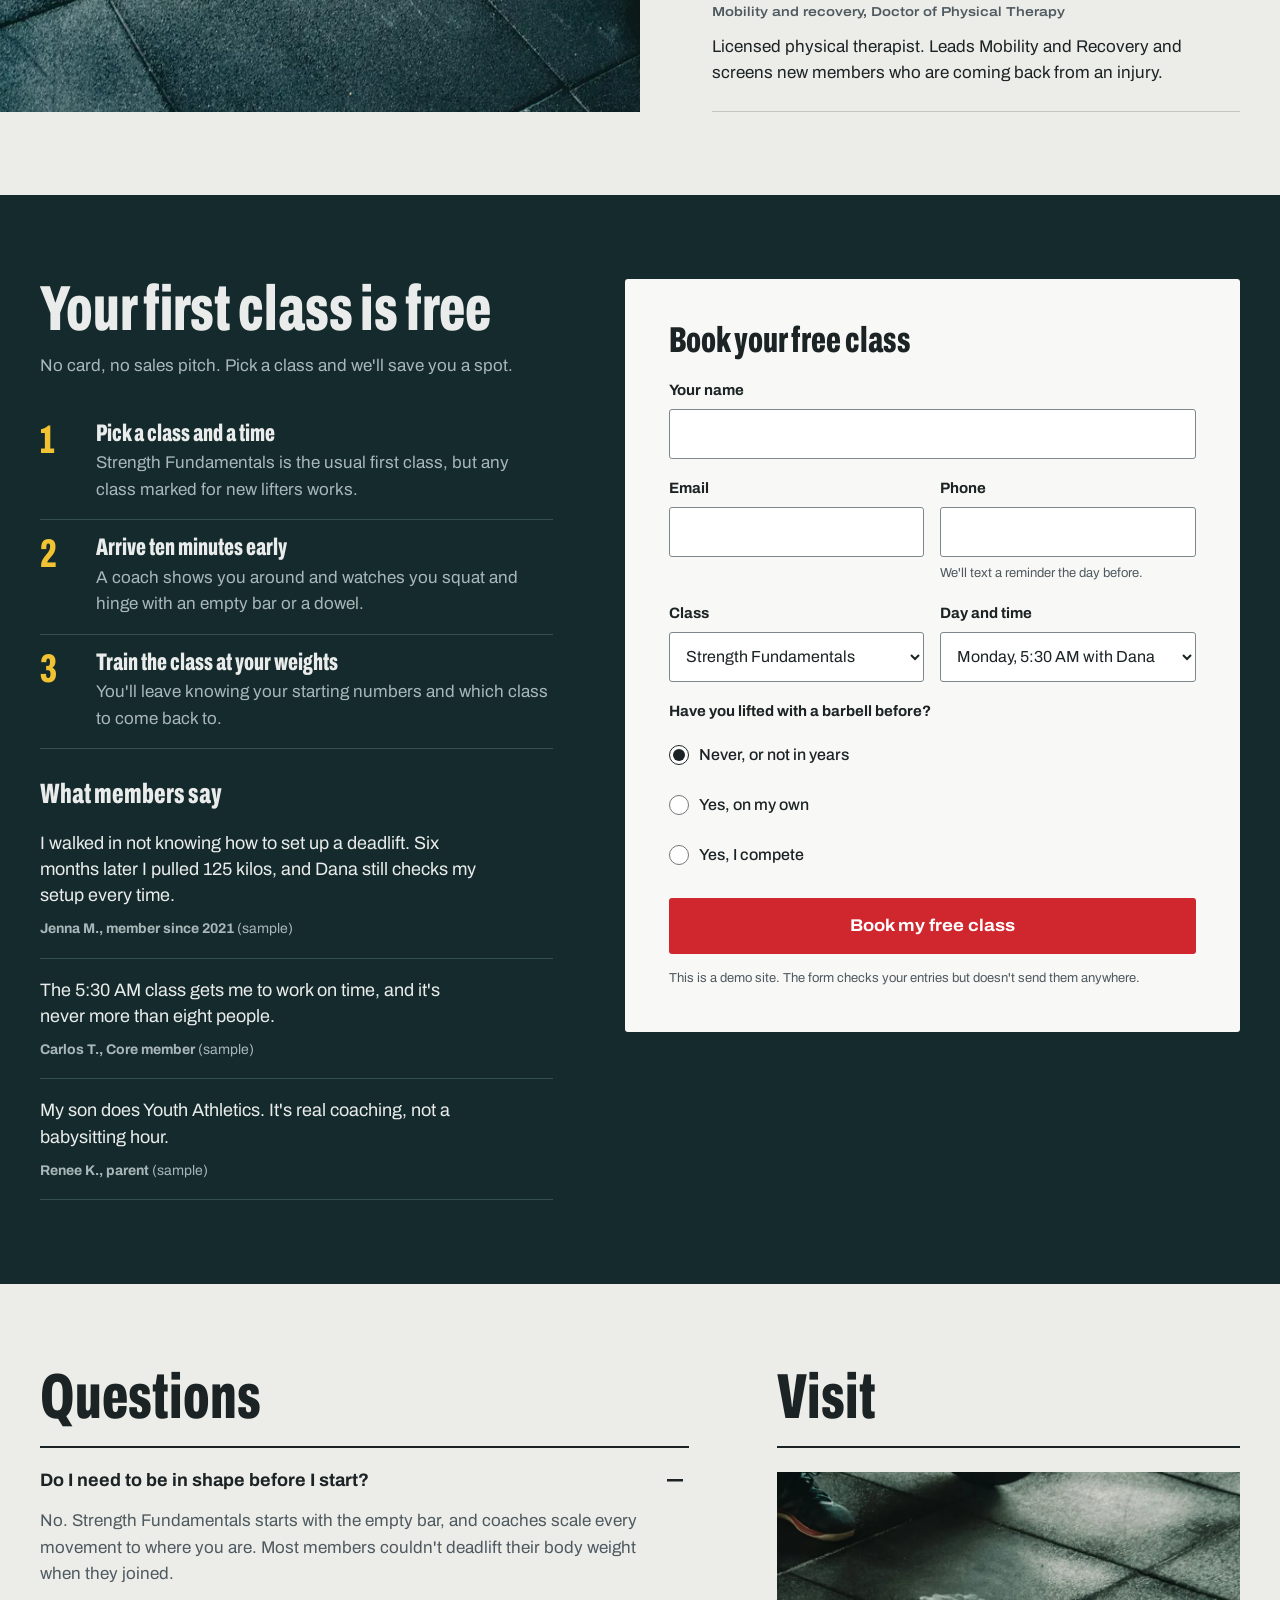
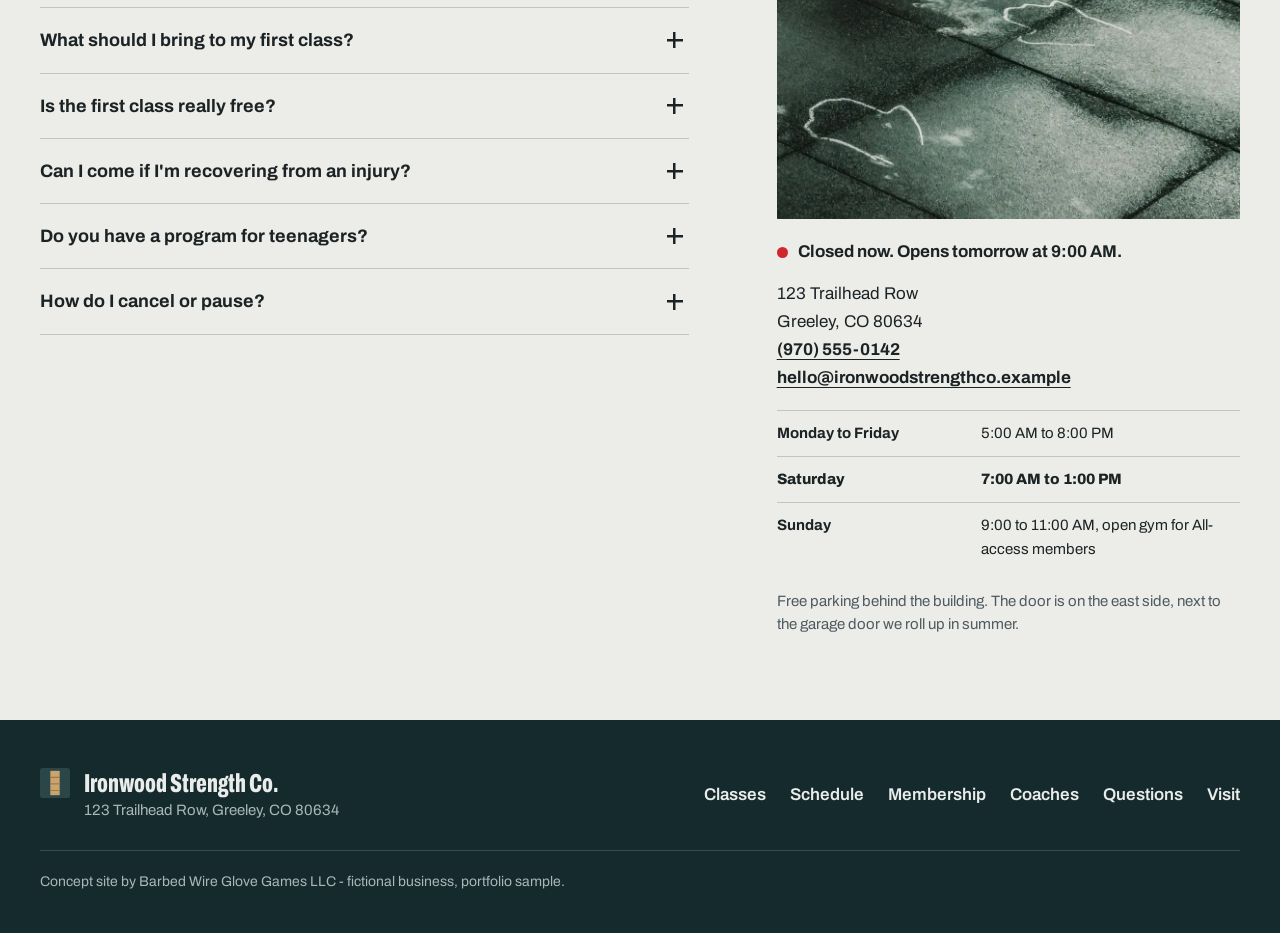
==== commit 2b3d2f67: "Redesign the three sample sites and the portfolio hub Each site is rebuilt around one tool its custo" ====
--- a/ironwood-strength/index.html
+++ b/ironwood-strength/index.html
@@ -1,31 +1,34 @@
 <!doctype html>
 <html lang="en">
 <head>
-<meta charset="UTF-8">
+<meta charset="utf-8">
 <meta name="viewport" content="width=device-width, initial-scale=1">
-<title>Ironwood Strength Co. | Strength &amp; Conditioning Gym in Greeley, CO</title>
-<meta name="description" content="Barbell strength, conditioning, and coaching in Greeley, Colorado. First class is free. Small-group coaching for every level, six days a week.">
+<title>Ironwood Strength Co. | Coached barbell classes in Greeley, CO</title>
+<meta name="description" content="Small-group barbell classes in Greeley, Colorado: squat, bench press, deadlift, Olympic lifting and conditioning, with a coach on every rep. Your first class is free.">
 <link rel="canonical" href="https://www.ironwoodstrengthco.example/">
 <meta property="og:type" content="website">
-<meta property="og:title" content="Ironwood Strength Co. | Strength &amp; Conditioning Gym in Greeley, CO">
-<meta property="og:description" content="Barbell strength, conditioning, and coaching in Greeley, Colorado. First class is free.">
+<meta property="og:site_name" content="Ironwood Strength Co.">
+<meta property="og:title" content="Ironwood Strength Co. | Coached barbell classes in Greeley, CO">
+<meta property="og:description" content="Squat, bench and deadlift classes with a coach on every rep. Your first class is free.">
 <meta property="og:url" content="https://www.ironwoodstrengthco.example/">
-<meta property="og:site_name" content="Ironwood Strength Co.">
-<meta name="twitter:card" content="summary">
-<meta name="theme-color" content="#121316">
-<link rel="icon" href="data:image/svg+xml,%3Csvg xmlns='http://www.w3.org/2000/svg' viewBox='0 0 64 64'%3E%3Crect width='64' height='64' rx='12' fill='%23121316'/%3E%3Crect x='6' y='27' width='8' height='10' rx='2' fill='%23ff2d3d'/%3E%3Crect x='14' y='23' width='5' height='18' rx='1.5' fill='%23ff2d3d'/%3E%3Crect x='19' y='29' width='26' height='6' rx='2' fill='%23f4f3ee'/%3E%3Crect x='45' y='23' width='5' height='18' rx='1.5' fill='%23ff2d3d'/%3E%3Crect x='50' y='27' width='8' height='10' rx='2' fill='%23ff2d3d'/%3E%3C/svg%3E">
-<link rel="preconnect" href="https://fonts.googleapis.com">
-<link rel="preconnect" href="https://fonts.gstatic.com" crossorigin>
-<link href="https://fonts.googleapis.com/css2?family=Bebas+Neue&amp;family=Work+Sans:wght@400;500;600;700&amp;display=swap" rel="stylesheet">
-<link rel="stylesheet" href="styles.css">
+<meta property="og:image" content="img/og-ironwood.webp">
+<meta property="og:image:width" content="1200">
+<meta property="og:image:height" content="630">
+<meta property="og:image:alt" content="A loaded barbell resting on black rubber gym flooring.">
+<meta name="twitter:card" content="summary_large_image">
+<meta name="theme-color" content="#152A2D">
+<link rel="icon" href="data:image/svg+xml,%3Csvg xmlns='http://www.w3.org/2000/svg' viewBox='0 0 32 32'%3E%3Crect width='32' height='32' rx='3' fill='%23152A2D'/%3E%3Crect x='11' y='3' width='10' height='26' fill='%23C9A46C'/%3E%3C/svg%3E">
+<link rel="stylesheet" href="css/site.css">
 <script type="application/ld+json">
 {
   "@context": "https://schema.org",
   "@type": "ExerciseGym",
   "name": "Ironwood Strength Co.",
-  "description": "Barbell strength, conditioning, and coaching gym in Greeley, Colorado. First class free for new members.",
+  "description": "Small-group barbell strength classes, powerlifting and Olympic lifting coaching in Greeley, Colorado. First class free.",
   "url": "https://www.ironwoodstrengthco.example/",
+  "image": "img/og-ironwood.webp",
   "telephone": "+1-970-555-0142",
+  "email": "hello@ironwoodstrengthco.example",
   "priceRange": "$$",
   "address": {
     "@type": "PostalAddress",
@@ -35,10 +38,9 @@
     "postalCode": "80634",
     "addressCountry": "US"
   },
-  "geo": { "@type": "GeoCoordinates", "latitude": 40.4233, "longitude": -104.7091 },
-  "areaServed": ["Greeley CO", "Evans CO", "Windsor CO", "Weld County CO"],
+  "areaServed": ["Greeley, CO", "Evans, CO", "Windsor, CO"],
   "openingHoursSpecification": [
-    { "@type": "OpeningHoursSpecification", "dayOfWeek": ["Monday","Tuesday","Wednesday","Thursday","Friday"], "opens": "05:00", "closes": "20:00" },
+    { "@type": "OpeningHoursSpecification", "dayOfWeek": ["Monday", "Tuesday", "Wednesday", "Thursday", "Friday"], "opens": "05:00", "closes": "20:00" },
     { "@type": "OpeningHoursSpecification", "dayOfWeek": "Saturday", "opens": "07:00", "closes": "13:00" },
     { "@type": "OpeningHoursSpecification", "dayOfWeek": "Sunday", "opens": "09:00", "closes": "11:00" }
   ]
@@ -46,446 +48,441 @@
 </script>
 </head>
 <body>
-
-<!-- Shared inline SVG icon library (referenced with <use>) -->
-<svg style="position:absolute;width:0;height:0;overflow:hidden" aria-hidden="true">
-<defs>
-<symbol id="icon-barbell" viewBox="0 0 64 24"><rect x="2" y="8" width="6" height="8" rx="1.5" fill="currentColor"/><rect x="9" y="4" width="4" height="16" rx="1" fill="currentColor"/><rect x="14" y="10" width="36" height="4" rx="2" fill="currentColor"/><rect x="51" y="4" width="4" height="16" rx="1" fill="currentColor"/><rect x="56" y="8" width="6" height="8" rx="1.5" fill="currentColor"/></symbol>
-<symbol id="icon-kettlebell" viewBox="0 0 24 24"><path d="M9 4.5a3 3 0 0 1 6 0v1.3" stroke="currentColor" fill="none" stroke-width="1.7" stroke-linecap="round"/><path d="M8 5.9h8" stroke="currentColor" stroke-width="1.7" stroke-linecap="round"/><circle cx="12" cy="15" r="7" fill="currentColor" opacity="0.18"/><circle cx="12" cy="15" r="7" stroke="currentColor" stroke-width="1.7" fill="none"/></symbol>
-<symbol id="icon-pulse" viewBox="0 0 24 24"><path d="M2 13h4l2-6.5 4 13 3-9.5 2 3h5" stroke="currentColor" stroke-width="1.8" fill="none" stroke-linecap="round" stroke-linejoin="round"/></symbol>
-<symbol id="icon-podium" viewBox="0 0 24 24"><rect x="2" y="12" width="6" height="9" fill="currentColor" opacity="0.85"/><rect x="9" y="6" width="6" height="15" fill="currentColor"/><rect x="16" y="15" width="6" height="6" fill="currentColor" opacity="0.6"/></symbol>
-<symbol id="icon-stretch" viewBox="0 0 24 24"><path d="M12 3a9 9 0 1 1-6.7 3" stroke="currentColor" stroke-width="1.8" fill="none" stroke-linecap="round"/><path d="M3 3v4h4" stroke="currentColor" stroke-width="1.8" fill="none" stroke-linecap="round" stroke-linejoin="round"/></symbol>
-<symbol id="icon-star" viewBox="0 0 24 24"><path d="M12 2.5l2.6 5.8 6.2.6-4.7 4.2 1.4 6.2L12 16.8l-5.5 2.5 1.4-6.2-4.7-4.2 6.2-.6z" fill="currentColor"/></symbol>
-<symbol id="icon-clock" viewBox="0 0 24 24"><circle cx="12" cy="12" r="9" stroke="currentColor" stroke-width="1.6" fill="none"/><path d="M12 7v5l4 2" stroke="currentColor" stroke-width="1.6" fill="none" stroke-linecap="round" stroke-linejoin="round"/></symbol>
-<symbol id="icon-pin" viewBox="0 0 24 24"><path d="M12 21s7-7.1 7-12a7 7 0 1 0-14 0c0 4.9 7 12 7 12z" stroke="currentColor" stroke-width="1.6" fill="none" stroke-linejoin="round"/><circle cx="12" cy="9" r="2.3" fill="currentColor"/></symbol>
-<symbol id="icon-phone" viewBox="0 0 24 24"><path d="M5 4h3.2l1.3 4-2 1.4a12 12 0 0 0 5.1 5.1l1.4-2 4 1.3V17a2 2 0 0 1-2.2 2A16 16 0 0 1 3 5.2 2 2 0 0 1 5 4z" stroke="currentColor" stroke-width="1.5" fill="none" stroke-linejoin="round"/></symbol>
-<symbol id="icon-check" viewBox="0 0 24 24"><path d="M4 12.5l5 5L20 6.5" stroke="currentColor" stroke-width="2.3" fill="none" stroke-linecap="round" stroke-linejoin="round"/></symbol>
-<symbol id="icon-mail" viewBox="0 0 24 24"><rect x="3" y="5" width="18" height="14" rx="2" stroke="currentColor" stroke-width="1.5" fill="none"/><path d="M4 6.5l8 6 8-6" stroke="currentColor" stroke-width="1.5" fill="none" stroke-linecap="round" stroke-linejoin="round"/></symbol>
-<symbol id="icon-flame" viewBox="0 0 24 24"><path d="M12 2c1 3-3 4.3-3 8.3a3 3 0 0 0 6 0c0-1-1-1.5-1-2.5 2 1 3 3.2 3 5.7a5 5 0 0 1-10 0C7 8.3 9 5 12 2z" fill="currentColor"/></symbol>
-<symbol id="icon-menu" viewBox="0 0 24 24"><path d="M3 6h18M3 12h18M3 18h18" stroke="currentColor" stroke-width="2" stroke-linecap="round"/></symbol>
-<symbol id="icon-close" viewBox="0 0 24 24"><path d="M5 5l14 14M19 5L5 19" stroke="currentColor" stroke-width="2" stroke-linecap="round"/></symbol>
-<symbol id="icon-bust" viewBox="0 0 100 100"><circle cx="50" cy="38" r="20"/><path d="M14 92c2-22 16-34 36-34s34 12 36 34z"/></symbol>
-</defs>
-</svg>
-
 <a class="skip-link" href="#main">Skip to content</a>
 
 <header class="site-header">
   <div class="wrap header-inner">
-    <a class="brand" href="#top" aria-label="Ironwood Strength Co. home">
-      <svg width="30" height="12" viewBox="0 0 64 24" class="brand-icon" aria-hidden="true"><use href="#icon-barbell"></use></svg>
-      <span>IRONWOOD <em>STRENGTH CO.</em></span>
+    <a class="brand" href="#top" aria-label="Ironwood Strength Co., back to top">
+      <svg class="brand-mark" viewBox="0 0 32 32" width="30" height="30" aria-hidden="true"><rect width="32" height="32" rx="3" class="mark-rubber"/><rect x="11" y="3" width="10" height="26" class="mark-wood"/><path d="M11 10h10M11 17h10M11 24h10" class="mark-grain"/></svg>
+      <span class="brand-text"><span class="brand-name">Ironwood</span> <span class="brand-sub">Strength Co.</span></span>
     </a>
-    <nav class="main-nav" id="main-nav" aria-label="Primary">
+    <nav class="site-nav" id="site-nav" aria-label="Primary">
       <a href="#classes">Classes</a>
       <a href="#schedule">Schedule</a>
-      <a href="#pricing">Pricing</a>
+      <a href="#membership">Membership</a>
       <a href="#coaches">Coaches</a>
-      <a href="#faq">FAQ</a>
-      <a href="#location">Location</a>
+      <a href="#visit">Visit</a>
     </nav>
-    <div class="header-actions">
-      <a class="btn btn-accent btn-small" href="#trial">First Class Free</a>
-      <button class="nav-toggle" id="nav-toggle" aria-expanded="false" aria-controls="main-nav" aria-label="Open menu">
-        <svg width="24" height="24" aria-hidden="true"><use href="#icon-menu" id="nav-toggle-icon"></use></svg>
-      </button>
-    </div>
+    <a class="header-phone" href="tel:+19705550142">(970) 555-0142</a>
+    <a class="btn btn-red header-cta" href="#free-class">Book a free class</a>
+    <button class="nav-toggle" type="button" aria-expanded="false" aria-controls="site-nav">Menu</button>
   </div>
 </header>
 
 <main id="main">
 
-  <!-- HERO -->
-  <section class="hero" id="top">
-    <svg class="hero-skyline" viewBox="0 0 600 220" preserveAspectRatio="none" aria-hidden="true">
-      <polygon points="0,220 0,140 60,80 130,150 210,60 300,140 370,90 460,160 520,110 600,150 600,220" fill="#191b20"/>
-      <polygon points="0,220 0,170 90,120 160,175 250,110 340,170 420,130 520,180 600,150 600,220" fill="#1e2025"/>
-    </svg>
-    <div class="wrap hero-inner">
+  <section class="hero" id="top" aria-labelledby="hero-title">
+    <div class="hero-top">
       <div class="hero-copy">
-        <p class="eyebrow"><svg width="16" height="16" aria-hidden="true"><use href="#icon-flame"></use></svg> Greeley, Colorado</p>
-        <h1>Train Like Iron.<br>Get Stronger, Together.</h1>
-        <p class="hero-sub">Barbell strength, conditioning, and coaching that actually watches your form — small-group classes, six days a week, for every level from first rep to competition platform.</p>
-        <div class="hero-cta-row">
-          <a class="btn btn-accent btn-large" href="#trial">Claim Your First Class Free</a>
-          <a class="btn btn-outline btn-large" href="#schedule">See This Week's Schedule</a>
-        </div>
-        <ul class="hero-stats">
-          <li><strong>6</strong><span>days coached weekly</span></li>
-          <li><strong>3</strong><span>certified coaches</span></li>
-          <li><strong>2015</strong><span>open in Greeley since</span></li>
+        <h1 id="hero-title">Barbell strength, coached in Greeley.</h1>
+        <p class="hero-lede">Small classes built around the squat, bench press and deadlift, with a coach watching every rep. Your first class is free.</p>
+        <div class="hero-actions">
+          <a class="btn btn-red btn-lg" href="#free-class">Book your free class</a>
+          <a class="text-link" href="#schedule">See this week's classes</a>
+        </div>
+        <p class="next-line" id="hero-next" aria-live="off">Classes run six days a week, starting at 5:30 AM.</p>
+      </div>
+      <div class="hero-photo">
+        <img src="img/hero-deadlift-setup-1600.webp" srcset="img/hero-deadlift-setup-800.webp 800w, img/hero-deadlift-setup-1600.webp 1600w" sizes="(max-width: 899px) 100vw, 56vw" width="1600" height="1100" alt="A lifter's hand grips a loaded barbell on black rubber floor tiles, ready to deadlift." fetchpriority="high">
+      </div>
+    </div>
+
+    <div class="platform" id="loader" aria-labelledby="loader-title">
+      <div class="wrap">
+        <div class="platform-head">
+          <div class="platform-intro">
+            <h2 id="loader-title">Load the bar</h2>
+            <p>Type a weight and see which plates go on each side, heaviest first, in the colors of our competition plates.</p>
+          </div>
+          <div class="readout">
+            <button class="step" type="button" data-dir="-1" id="step-down" aria-label="Take off 2.5 kg"><svg viewBox="0 0 24 24" width="22" height="22" aria-hidden="true"><path d="M5 12h14"/></svg></button>
+            <div class="readout-field">
+              <label for="target" class="sr-only" id="target-label">Target weight in kilograms</label>
+              <input id="target" type="number" inputmode="decimal" min="20" max="500" step="0.5" value="100" autocomplete="off">
+              <span class="readout-unit" id="unit-label" aria-hidden="true">kg</span>
+            </div>
+            <button class="step" type="button" data-dir="1" id="step-up" aria-label="Add 2.5 kg"><svg viewBox="0 0 24 24" width="22" height="22" aria-hidden="true"><path d="M5 12h14M12 5v14"/></svg></button>
+            <p class="readout-alt" id="readout-alt">About 220 lb</p>
+          </div>
+        </div>
+      </div>
+
+      <div class="bar-stage">
+          <svg id="bar-svg" viewBox="0 30 2280 530" preserveAspectRatio="xMidYMax meet" role="img" aria-labelledby="bar-desc">
+            <desc id="bar-desc">A barbell seen from the front, resting on a lifting platform, loaded with the plates listed below.</desc>
+            <defs>
+              <linearGradient id="steel" x1="0" y1="0" x2="0" y2="1">
+                <stop offset="0" stop-color="#7C868B"/>
+                <stop offset="0.32" stop-color="#E4E8E9"/>
+                <stop offset="0.62" stop-color="#A5AEB2"/>
+                <stop offset="1" stop-color="#5C666B"/>
+              </linearGradient>
+              <pattern id="knurl" width="7" height="7" patternUnits="userSpaceOnUse" patternTransform="rotate(45)">
+                <path d="M0 0v7" stroke="#2E373B" stroke-width="2.2" opacity="0.45"/>
+              </pattern>
+            </defs>
+            <g class="floor" aria-hidden="true">
+              <rect class="floor-fill" x="-300" y="500" width="2880" height="60" fill="#1E3639"/>
+              <rect id="wood" x="640" y="500" width="1000" height="60" fill="#C9A46C"/>
+              <path id="wood-grain" d="M640 514h1000M640 529h1000M640 544h1000" stroke="#B48E58" stroke-width="1.6"/>
+              <path class="left-part" d="M890 500v60M1140 500v60M1390 500v60" stroke="#9E7A47" stroke-width="2"/>
+              <rect class="floor-fill" x="-300" y="500" width="2880" height="2.5" fill="#FFFFFF" opacity="0.13"/>
+              <ellipse class="left-part" id="shadow-l" cx="300" cy="502" rx="170" ry="6" fill="#071315" opacity="0.55"/>
+              <ellipse id="shadow-r" cx="1980" cy="502" rx="170" ry="6" fill="#071315" opacity="0.55"/>
+            </g>
+            <g id="bar" aria-hidden="true">
+              <rect class="left-part" x="485" y="-14" width="1105" height="28" fill="url(#steel)"/>
+              <rect x="1589" y="-14" width="206" height="28" fill="url(#steel)"/>
+              <rect class="left-part" x="560" y="-14" width="450" height="28" fill="url(#knurl)"/>
+              <rect class="left-part" x="1270" y="-14" width="320" height="28" fill="url(#knurl)"/>
+              <rect x="1590" y="-14" width="130" height="28" fill="url(#knurl)"/>
+              <rect class="left-part" id="center-knurl" x="1090" y="-14" width="100" height="28" fill="url(#knurl)"/>
+              <rect class="left-part" x="455" y="-38" width="30" height="76" rx="4" fill="url(#steel)"/>
+              <rect x="1795" y="-38" width="30" height="76" rx="4" fill="url(#steel)"/>
+              <rect class="left-part" id="sleeve-l" x="40" y="-25" width="415" height="50" rx="3" fill="url(#steel)"/>
+              <rect id="sleeve-r" x="1825" y="-25" width="415" height="50" rx="3" fill="url(#steel)"/>
+              <g class="left-part" id="plates-l"></g>
+              <g id="plates-r"></g>
+            </g>
+          </svg>
+      </div>
+
+      <div class="wrap">
+        <div class="platform-controls">
+          <fieldset class="seg" id="unit-seg">
+            <legend>Units</legend>
+            <div class="seg-options">
+              <input type="radio" name="unit" id="unit-kg" value="kg" checked><label for="unit-kg">kg</label>
+              <input type="radio" name="unit" id="unit-lb" value="lb"><label for="unit-lb">lb</label>
+            </div>
+          </fieldset>
+          <fieldset class="seg" id="bar-seg">
+            <legend>Bar</legend>
+            <div class="seg-options">
+              <input type="radio" name="bar" id="bar-heavy" value="heavy" checked><label for="bar-heavy" id="bar-heavy-label">20 kg</label>
+              <input type="radio" name="bar" id="bar-light" value="light"><label for="bar-light" id="bar-light-label">15 kg</label>
+            </div>
+          </fieldset>
+          <fieldset class="seg" id="collar-seg">
+            <legend>Collars</legend>
+            <div class="seg-options">
+              <input type="radio" name="collar" id="collar-comp" value="comp" checked><label for="collar-comp" id="collar-comp-label">Competition, 2.5 kg each</label>
+              <input type="radio" name="collar" id="collar-clip" value="clip"><label for="collar-clip">Spring clips</label>
+            </div>
+          </fieldset>
+          <div class="range-field">
+            <label for="target-range">Drag to change the weight</label>
+            <input type="range" id="target-range" min="25" max="300" step="2.5" value="100">
+          </div>
+        </div>
+
+        <div class="platform-out">
+          <div class="per-side">
+            <h3>Each side of the bar</h3>
+            <ol id="per-side-list" class="per-side-list"></ol>
+            <p class="load-note" id="load-note"></p>
+          </div>
+          <div class="warmups">
+            <h3 id="warmup-title">Warm-up jumps to 100 kg</h3>
+            <div class="warmup-list" id="warmup-list" role="group" aria-labelledby="warmup-title"></div>
+            <p class="warmup-hint">Tap a jump to load it. Your coach will adjust these on the day.</p>
+          </div>
+        </div>
+        <p class="sr-only" id="bar-status" role="status" aria-live="polite"></p>
+      </div>
+    </div>
+  </section>
+
+  <section class="section classes" id="classes" aria-labelledby="classes-title">
+    <div class="wrap classes-grid">
+      <figure class="classes-photo">
+        <img src="img/class-overhead-press.webp" width="960" height="1200" loading="lazy" decoding="async" alt="A member presses a barbell overhead during a class while another lifter rests on the rubber floor behind him.">
+      </figure>
+      <div class="classes-body">
+        <h2 class="section-title" id="classes-title">What we coach</h2>
+        <p class="section-lede">Every class has a coach on the floor and a cap of ten people, so someone is always watching your setup. The colors match the schedule below.</p>
+        <ul class="class-list">
+          <li class="class-item" data-cls="fund">
+            <span class="swatch" aria-hidden="true"></span>
+            <div class="class-name"><h3>Strength Fundamentals</h3><p class="class-meta">New lifters welcome, 60 minutes</p></div>
+            <p class="class-desc">Squat, bench press and deadlift, taught from the empty bar up. Start here if you've never lifted.</p>
+          </li>
+          <li class="class-item" data-cls="pl">
+            <span class="swatch" aria-hidden="true"></span>
+            <div class="class-name"><h3>Powerlifting Prep</h3><p class="class-meta">Some experience, 75 minutes</p></div>
+            <p class="class-desc">Programmed squat, bench and deadlift cycles aimed at a meet, a personal record or just a heavier bar.</p>
+          </li>
+          <li class="class-item" data-cls="oly">
+            <span class="swatch" aria-hidden="true"></span>
+            <div class="class-name"><h3>Olympic Lifting Club</h3><p class="class-meta">Some experience, 75 minutes</p></div>
+            <p class="class-desc">Snatch and clean and jerk, broken into drills you can repeat at home, on bumper plates.</p>
+          </li>
+          <li class="class-item" data-cls="cond">
+            <span class="swatch" aria-hidden="true"></span>
+            <div class="class-name"><h3>Conditioning</h3><p class="class-meta">New lifters welcome, 45 minutes</p></div>
+            <p class="class-desc">Sleds, kettlebells, rowers and carries. Hard work that scales to where you are this week.</p>
+          </li>
+          <li class="class-item" data-cls="mob">
+            <span class="swatch" aria-hidden="true"></span>
+            <div class="class-name"><h3>Mobility and Recovery</h3><p class="class-meta">New lifters welcome, 45 minutes</p></div>
+            <p class="class-desc">Led by our physical therapist. Hips, shoulders and ankles, so the bar ends up where it should.</p>
+          </li>
+          <li class="class-item" data-cls="youth">
+            <span class="swatch" aria-hidden="true"></span>
+            <div class="class-name"><h3>Youth Athletics</h3><p class="class-meta">Ages 12 to 17, 60 minutes</p></div>
+            <p class="class-desc">Lifting technique, sprinting and jumping for school athletes, with a parent welcome to watch.</p>
+          </li>
         </ul>
       </div>
-      <div class="hero-art" aria-hidden="true">
-        <svg viewBox="0 0 360 360" class="hero-barbell-art">
-          <circle cx="180" cy="180" r="150" fill="none" stroke="#2c2f36" stroke-width="1.5"/>
-          <circle cx="180" cy="180" r="110" fill="none" stroke="#2c2f36" stroke-width="1.5"/>
-          <g transform="translate(60,158) rotate(-8 120 22)">
-            <rect x="0" y="6" width="26" height="34" rx="4" fill="#f4f3ee"/>
-            <rect x="26" y="0" width="10" height="46" rx="2" fill="#aeb2b9"/>
-            <rect x="36" y="16" width="150" height="14" rx="6" fill="#ff2d3d"/>
-            <rect x="186" y="0" width="10" height="46" rx="2" fill="#aeb2b9"/>
-            <rect x="196" y="6" width="26" height="34" rx="4" fill="#f4f3ee"/>
-          </g>
-        </svg>
-      </div>
-    </div>
-  </section>
-
-  <!-- CLASS TYPES -->
-  <section class="section" id="classes">
+    </div>
+  </section>
+
+  <section class="section schedule" id="schedule" aria-labelledby="schedule-title">
     <div class="wrap">
-      <p class="kicker">What We Coach</p>
-      <h2>Class Types</h2>
-      <p class="section-sub">Every class is coached, scaled, and capped in size — nobody trains alone in the corner.</p>
-      <div class="grid grid-classes">
-        <article class="card">
-          <span class="card-icon"><svg width="26" height="26" aria-hidden="true"><use href="#icon-barbell"></use></svg></span>
-          <h3>Strength Fundamentals</h3>
-          <p>Squat, bench, and deadlift technique in small groups. Built for first-timers and anyone rebuilding the basics.</p>
-        </article>
-        <article class="card">
-          <span class="card-icon"><svg width="26" height="26" aria-hidden="true"><use href="#icon-kettlebell"></use></svg></span>
-          <h3>Olympic Lifting Club</h3>
-          <p>Snatch and clean-and-jerk technique work for intermediate and advanced lifters chasing new numbers.</p>
-        </article>
-        <article class="card">
-          <span class="card-icon"><svg width="26" height="26" aria-hidden="true"><use href="#icon-pulse"></use></svg></span>
-          <h3>Conditioning &amp; Metcon</h3>
-          <p>Kettlebells, sleds, and bodyweight circuits that scale from your first visit to competitive engine work.</p>
-        </article>
-        <article class="card">
-          <span class="card-icon"><svg width="26" height="26" aria-hidden="true"><use href="#icon-podium"></use></svg></span>
-          <h3>Powerlifting Prep</h3>
-          <p>Programmed strength cycles that build toward a meet, a PR, or just a heavier number on the bar.</p>
-        </article>
-        <article class="card">
-          <span class="card-icon"><svg width="26" height="26" aria-hidden="true"><use href="#icon-stretch"></use></svg></span>
-          <h3>Mobility &amp; Recovery</h3>
-          <p>Guided stretching, banded mobility, and recovery work led by our staff physical therapist.</p>
-        </article>
-        <article class="card">
-          <span class="card-icon"><svg width="26" height="26" aria-hidden="true"><use href="#icon-star"></use></svg></span>
-          <h3>Youth Athletics (12&ndash;17)</h3>
-          <p>Real coaching on lifting fundamentals and athletic movement for young athletes, not a babysitting hour.</p>
-        </article>
-      </div>
-    </div>
-  </section>
-
-  <!-- SCHEDULE -->
-  <section class="section section-alt" id="schedule">
+      <div class="schedule-head">
+        <div>
+          <h2 class="section-title" id="schedule-title">This week's classes</h2>
+          <p class="section-lede">All times are Mountain Time. Pick any class to book it as your free class.</p>
+        </div>
+        <p class="live-next" id="schedule-next" role="status">Loading the next class time.</p>
+      </div>
+
+      <div class="filters" role="group" aria-label="Filter the schedule">
+        <div class="filter-row">
+          <span class="filter-label" id="filter-class-label">Class</span>
+          <div class="chips" id="class-chips" role="group" aria-labelledby="filter-class-label"></div>
+        </div>
+        <div class="filter-row">
+          <span class="filter-label" id="filter-time-label">Time</span>
+          <div class="chips" role="radiogroup" aria-labelledby="filter-time-label" id="time-chips">
+            <label class="chip-radio"><input type="radio" name="tod" value="all" checked><span>Any time</span></label>
+            <label class="chip-radio"><input type="radio" name="tod" value="early"><span>Before work</span></label>
+            <label class="chip-radio"><input type="radio" name="tod" value="mid"><span>Midday</span></label>
+            <label class="chip-radio"><input type="radio" name="tod" value="late"><span>After work</span></label>
+          </div>
+          <label class="check"><input type="checkbox" id="beginner-only"><span>New to lifting: only show classes for beginners</span></label>
+        </div>
+        <p class="filter-count" id="filter-count" aria-live="polite"></p>
+      </div>
+
+      <div class="day-tabs" role="tablist" aria-label="Day of the week" id="day-tabs"></div>
+      <div class="week" id="week"></div>
+    </div>
+  </section>
+
+  <section class="section membership" id="membership" aria-labelledby="membership-title">
     <div class="wrap">
-      <p class="kicker">Plan Your Week</p>
-      <h2>Weekly Class Schedule</h2>
-      <p class="section-sub">Pick a day to see coached classes. Drop in any time within an hour of start &mdash; the door stays open.</p>
-
-      <div class="day-tabs" role="tablist" aria-label="Choose a day">
-        <button type="button" role="tab" data-day="mon" aria-selected="true">Mon</button>
-        <button type="button" role="tab" data-day="tue" aria-selected="false">Tue</button>
-        <button type="button" role="tab" data-day="wed" aria-selected="false">Wed</button>
-        <button type="button" role="tab" data-day="thu" aria-selected="false">Thu</button>
-        <button type="button" role="tab" data-day="fri" aria-selected="false">Fri</button>
-        <button type="button" role="tab" data-day="sat" aria-selected="false">Sat</button>
-        <button type="button" role="tab" data-day="sun" aria-selected="false">Sun</button>
-      </div>
-
-      <div class="schedule-panels">
-        <div class="schedule-panel" data-day="mon" role="tabpanel">
-          <table><caption class="sr-only">Monday classes</caption>
-            <thead><tr><th scope="col">Time</th><th scope="col">Class</th><th scope="col">Coach</th></tr></thead>
-            <tbody>
-              <tr><td>5:30 AM</td><td>Strength Fundamentals</td><td>Reyes</td></tr>
-              <tr><td>6:30 AM</td><td>Conditioning &amp; Metcon</td><td>Okafor</td></tr>
-              <tr><td>9:00 AM</td><td>Mobility &amp; Recovery</td><td>Whitlock</td></tr>
-              <tr><td>4:30 PM</td><td>Youth Athletics</td><td>Reyes</td></tr>
-              <tr><td>5:30 PM</td><td>Olympic Lifting Club</td><td>Reyes</td></tr>
-              <tr><td>6:30 PM</td><td>Conditioning &amp; Metcon</td><td>Okafor</td></tr>
-            </tbody>
-          </table>
-        </div>
-        <div class="schedule-panel" data-day="tue" hidden role="tabpanel">
-          <table><caption class="sr-only">Tuesday classes</caption>
-            <thead><tr><th scope="col">Time</th><th scope="col">Class</th><th scope="col">Coach</th></tr></thead>
-            <tbody>
-              <tr><td>5:30 AM</td><td>Powerlifting Prep</td><td>Reyes</td></tr>
-              <tr><td>6:30 AM</td><td>Strength Fundamentals</td><td>Okafor</td></tr>
-              <tr><td>9:00 AM</td><td>Conditioning &amp; Metcon</td><td>Whitlock</td></tr>
-              <tr><td>5:30 PM</td><td>Strength Fundamentals</td><td>Reyes</td></tr>
-              <tr><td>6:30 PM</td><td>Mobility &amp; Recovery</td><td>Whitlock</td></tr>
-            </tbody>
-          </table>
-        </div>
-        <div class="schedule-panel" data-day="wed" hidden role="tabpanel">
-          <table><caption class="sr-only">Wednesday classes</caption>
-            <thead><tr><th scope="col">Time</th><th scope="col">Class</th><th scope="col">Coach</th></tr></thead>
-            <tbody>
-              <tr><td>5:30 AM</td><td>Strength Fundamentals</td><td>Reyes</td></tr>
-              <tr><td>6:30 AM</td><td>Conditioning &amp; Metcon</td><td>Okafor</td></tr>
-              <tr><td>9:00 AM</td><td>Mobility &amp; Recovery</td><td>Whitlock</td></tr>
-              <tr><td>4:30 PM</td><td>Youth Athletics</td><td>Reyes</td></tr>
-              <tr><td>5:30 PM</td><td>Olympic Lifting Club</td><td>Reyes</td></tr>
-              <tr><td>6:30 PM</td><td>Powerlifting Prep</td><td>Okafor</td></tr>
-            </tbody>
-          </table>
-        </div>
-        <div class="schedule-panel" data-day="thu" hidden role="tabpanel">
-          <table><caption class="sr-only">Thursday classes</caption>
-            <thead><tr><th scope="col">Time</th><th scope="col">Class</th><th scope="col">Coach</th></tr></thead>
-            <tbody>
-              <tr><td>5:30 AM</td><td>Powerlifting Prep</td><td>Reyes</td></tr>
-              <tr><td>6:30 AM</td><td>Strength Fundamentals</td><td>Okafor</td></tr>
-              <tr><td>9:00 AM</td><td>Conditioning &amp; Metcon</td><td>Whitlock</td></tr>
-              <tr><td>5:30 PM</td><td>Strength Fundamentals</td><td>Reyes</td></tr>
-              <tr><td>6:30 PM</td><td>Mobility &amp; Recovery</td><td>Whitlock</td></tr>
-            </tbody>
-          </table>
-        </div>
-        <div class="schedule-panel" data-day="fri" hidden role="tabpanel">
-          <table><caption class="sr-only">Friday classes</caption>
-            <thead><tr><th scope="col">Time</th><th scope="col">Class</th><th scope="col">Coach</th></tr></thead>
-            <tbody>
-              <tr><td>5:30 AM</td><td>Strength Fundamentals</td><td>Reyes</td></tr>
-              <tr><td>6:30 AM</td><td>Conditioning &amp; Metcon</td><td>Okafor</td></tr>
-              <tr><td>9:00 AM</td><td>Mobility &amp; Recovery</td><td>Whitlock</td></tr>
-              <tr><td>4:30 PM</td><td>Open Gym (coached)</td><td>Okafor</td></tr>
-              <tr><td>5:30 PM</td><td>Conditioning &amp; Metcon</td><td>Reyes</td></tr>
-            </tbody>
-          </table>
-        </div>
-        <div class="schedule-panel" data-day="sat" hidden role="tabpanel">
-          <table><caption class="sr-only">Saturday classes</caption>
-            <thead><tr><th scope="col">Time</th><th scope="col">Class</th><th scope="col">Coach</th></tr></thead>
-            <tbody>
-              <tr><td>8:00 AM</td><td>Strength Fundamentals</td><td>Reyes</td></tr>
-              <tr><td>9:00 AM</td><td>Conditioning &amp; Metcon</td><td>Okafor</td></tr>
-              <tr><td>10:00 AM</td><td>Olympic Lifting Club</td><td>Reyes</td></tr>
-            </tbody>
-          </table>
-        </div>
-        <div class="schedule-panel" data-day="sun" hidden role="tabpanel">
-          <p class="closed-note">Closed for coached classes. Open Gym access 9:00&ndash;11:00 AM for All-Access members.</p>
-        </div>
-      </div>
-    </div>
-  </section>
-
-  <!-- PRICING -->
-  <section class="section" id="pricing">
-    <div class="wrap">
-      <p class="kicker">Membership</p>
-      <h2>Simple, Honest Pricing</h2>
-      <p class="section-sub">No long-term contracts. Cancel or pause with 15 days' notice. First class is always free.</p>
-      <div class="grid grid-pricing">
-        <article class="price-card">
-          <h3>Drop-In</h3>
-          <p class="price"><span>$25</span>/class</p>
-          <ul class="price-features">
-            <li><svg width="16" height="16" aria-hidden="true"><use href="#icon-check"></use></svg>Any single class</li>
-            <li><svg width="16" height="16" aria-hidden="true"><use href="#icon-check"></use></svg>No membership required</li>
-            <li><svg width="16" height="16" aria-hidden="true"><use href="#icon-check"></use></svg>Great for visitors &amp; travelers</li>
-          </ul>
-          <a class="btn btn-outline btn-block" href="#trial">Book a Drop-In</a>
-        </article>
-        <article class="price-card price-card-featured">
-          <p class="price-badge">Most Popular</p>
-          <h3>Core Membership</h3>
-          <p class="price"><span>$129</span>/mo</p>
-          <ul class="price-features">
-            <li><svg width="16" height="16" aria-hidden="true"><use href="#icon-check"></use></svg>8 classes per month</li>
-            <li><svg width="16" height="16" aria-hidden="true"><use href="#icon-check"></use></svg>Up to 4 classes roll over</li>
-            <li><svg width="16" height="16" aria-hidden="true"><use href="#icon-check"></use></svg>$18 member drop-in rate</li>
-          </ul>
-          <a class="btn btn-accent btn-block" href="#trial">Start Core</a>
-        </article>
-        <article class="price-card">
-          <h3>All-Access</h3>
-          <p class="price"><span>$179</span>/mo</p>
-          <ul class="price-features">
-            <li><svg width="16" height="16" aria-hidden="true"><use href="#icon-check"></use></svg>Unlimited coached classes</li>
-            <li><svg width="16" height="16" aria-hidden="true"><use href="#icon-check"></use></svg>Sunday open-gym access</li>
-            <li><svg width="16" height="16" aria-hidden="true"><use href="#icon-check"></use></svg>1 bring-a-friend pass monthly</li>
-          </ul>
-          <a class="btn btn-outline btn-block" href="#trial">Go All-Access</a>
-        </article>
-      </div>
-    </div>
-  </section>
-
-  <!-- COACHES -->
-  <section class="section section-alt" id="coaches">
-    <div class="wrap">
-      <p class="kicker">Meet The Staff</p>
-      <h2>Coaches</h2>
-      <div class="grid grid-coaches">
-        <article class="coach-card">
-          <svg class="coach-avatar" viewBox="0 0 100 100" role="img" aria-label="Illustrated avatar of Coach Dana Reyes">
-            <circle cx="50" cy="50" r="50" fill="#1e2025"/>
-            <use href="#icon-bust" fill="#a9adb4"></use>
-            <rect x="30" y="27" width="40" height="7" rx="3.5" fill="#ff2d3d"/>
-          </svg>
-          <h3>Dana Reyes</h3>
-          <p class="coach-title">Head Strength Coach &middot; USAW Level 2</p>
-          <p>Former competitive powerlifter, 12 years coaching. Specializes in barbell technique and programming lifters of every level toward real numbers.</p>
-        </article>
-        <article class="coach-card">
-          <svg class="coach-avatar" viewBox="0 0 100 100" role="img" aria-label="Illustrated avatar of Coach Miles Okafor">
-            <circle cx="50" cy="50" r="50" fill="#1e2025"/>
-            <use href="#icon-bust" fill="#a9adb4"></use>
-            <path d="M30 22c6-8 34-8 40 0-4-3-36-3-40 0z" fill="#ff2d3d"/>
-          </svg>
-          <h3>Miles Okafor</h3>
-          <p class="coach-title">Conditioning Coach &middot; CF-L2, NASM-CPT</p>
-          <p>Builds high-energy conditioning sessions that scale from first-timers to competitive athletes without wrecking anyone's form.</p>
-        </article>
-        <article class="coach-card">
-          <svg class="coach-avatar" viewBox="0 0 100 100" role="img" aria-label="Illustrated avatar of Coach Sarah Whitlock">
-            <circle cx="50" cy="50" r="50" fill="#1e2025"/>
-            <use href="#icon-bust" fill="#a9adb4"></use>
-            <path d="M68 30c6 4 8 16 4 26l-6-2c3-8 2-18-4-22z" fill="#ff2d3d"/>
-          </svg>
-          <h3>Sarah Whitlock</h3>
-          <p class="coach-title">Mobility &amp; Recovery Specialist &middot; DPT</p>
-          <p>Licensed physical therapist bringing injury-prevention and mobility work into every program at Ironwood.</p>
-        </article>
-      </div>
-    </div>
-  </section>
-
-  <!-- FREE TRIAL FORM -->
-  <section class="section" id="trial">
-    <div class="wrap trial-wrap">
+      <h2 class="section-title" id="membership-title">Membership</h2>
+      <p class="section-lede">Month to month. Pause or cancel with 15 days' notice. Every membership starts with a free class.</p>
+      <div class="price-board">
+        <div class="price-col">
+          <div class="price-head"><h3>Drop-in</h3></div>
+          <p class="price"><span class="amount">$25</span> <span class="per">a class</span></p>
+          <p>Any class, no membership. Good for visitors and anyone lifting in town for a week.</p>
+        </div>
+        <div class="price-col price-col-main">
+          <div class="price-head"><h3>Core</h3><p class="pick">What most members choose</p></div>
+          <p class="price"><span class="amount">$129</span> <span class="per">a month</span></p>
+          <p>Eight classes a month. Up to four unused classes roll over, and extra classes are $18.</p>
+        </div>
+        <div class="price-col">
+          <div class="price-head"><h3>All-access</h3></div>
+          <p class="price"><span class="amount">$179</span> <span class="per">a month</span></p>
+          <p>Unlimited classes, Sunday open gym, and a guest pass for a friend every month.</p>
+        </div>
+      </div>
+      <div class="membership-foot">
+        <p><strong>Private coaching and meet prep:</strong> $70 an hour, or four sessions for $250.</p>
+        <a class="btn btn-red" href="#free-class">Book your free class</a>
+      </div>
+    </div>
+  </section>
+
+  <section class="section coaches" id="coaches" aria-labelledby="coaches-title">
+    <div class="coaches-grid">
+      <figure class="coaches-photo">
+        <img src="img/coach-deadlift-grip.webp" width="1200" height="754" loading="lazy" decoding="async" alt="Close-up of a lifter setting up a deadlift, hands on the bar, plates resting on rubber tiles.">
+      </figure>
+      <div class="coaches-body">
+        <h2 class="section-title" id="coaches-title">Coaches</h2>
+        <p class="section-lede">Three coaches, and you'll know all of them by your second week.</p>
+        <ul class="roster">
+          <li>
+            <h3>Dana Reyes</h3>
+            <p class="role">Head coach, USA Weightlifting Level 2</p>
+            <p>Competed in powerlifting for eight years and has coached for twelve. Runs Olympic Lifting Club, Powerlifting Prep and most early classes.</p>
+            <p class="lifts">Best meet lifts: squat 185, bench 110, deadlift 215 kg</p>
+          </li>
+          <li>
+            <h3>Miles Okafor</h3>
+            <p class="role">Conditioning coach, CF-L2 and NASM-CPT</p>
+            <p>Writes the conditioning program and teaches a lot of first classes. Good at finding the version of a movement that works for you today.</p>
+          </li>
+          <li>
+            <h3>Sarah Whitlock</h3>
+            <p class="role">Mobility and recovery, Doctor of Physical Therapy</p>
+            <p>Licensed physical therapist. Leads Mobility and Recovery and screens new members who are coming back from an injury.</p>
+          </li>
+        </ul>
+      </div>
+    </div>
+  </section>
+
+  <section class="section trial" id="free-class" aria-labelledby="trial-title">
+    <div class="wrap trial-grid">
       <div class="trial-copy">
-        <p class="kicker">No Card Required</p>
-        <h2>Get Your First Class Free</h2>
-        <p class="section-sub">Tell us a little about you and we'll reply with class options that fit your schedule. This is a concept demo &mdash; no data leaves this page.</p>
-      </div>
-      <form id="trial-form" class="trial-form" novalidate>
-        <div class="form-row">
-          <label for="name">Full name</label>
-          <input type="text" id="name" name="name" autocomplete="name" required minlength="2">
-          <span class="field-error" id="err-name" role="alert"></span>
-        </div>
-        <div class="form-row">
-          <label for="email">Email</label>
-          <input type="email" id="email" name="email" autocomplete="email" required>
-          <span class="field-error" id="err-email" role="alert"></span>
-        </div>
-        <div class="form-row">
-          <label for="phone">Phone</label>
-          <input type="tel" id="phone" name="phone" autocomplete="tel" placeholder="(970) 555-0100" required minlength="7">
-          <span class="field-error" id="err-phone" role="alert"></span>
-        </div>
-        <div class="form-row">
-          <label for="interest">Which class interests you?</label>
-          <select id="interest" name="interest">
-            <option>Strength Fundamentals</option>
-            <option>Olympic Lifting Club</option>
-            <option>Conditioning &amp; Metcon</option>
-            <option>Powerlifting Prep</option>
-            <option>Mobility &amp; Recovery</option>
-            <option>Youth Athletics</option>
-            <option>Not sure yet</option>
-          </select>
-        </div>
-        <button type="submit" class="btn btn-accent btn-block btn-large">
-          <svg width="18" height="18" aria-hidden="true"><use href="#icon-mail"></use></svg>
-          Claim My Free Class
-        </button>
-        <p class="form-success" id="form-success" role="status" hidden>Thanks! (Demo site: nothing was sent.)</p>
+        <h2 class="section-title" id="trial-title">Your first class is free</h2>
+        <p class="section-lede">No card, no sales pitch. Pick a class and we'll save you a spot.</p>
+        <ol class="first-visit">
+          <li><h3>Pick a class and a time</h3><p>Strength Fundamentals is the usual first class, but any class marked for new lifters works.</p></li>
+          <li><h3>Arrive ten minutes early</h3><p>A coach shows you around and watches you squat and hinge with an empty bar or a dowel.</p></li>
+          <li><h3>Train the class at your weights</h3><p>You'll leave knowing your starting numbers and which class to come back to.</p></li>
+        </ol>
+        <h3 class="quotes-title">What members say</h3>
+        <div class="quote-list">
+          <figure class="quote">
+            <blockquote><p>I walked in not knowing how to set up a deadlift. Six months later I pulled 125 kilos, and Dana still checks my setup every time.</p></blockquote>
+            <figcaption>Jenna M., member since 2021 <span class="sample">(sample)</span></figcaption>
+          </figure>
+          <figure class="quote">
+            <blockquote><p>The 5:30 AM class gets me to work on time, and it's never more than eight people.</p></blockquote>
+            <figcaption>Carlos T., Core member <span class="sample">(sample)</span></figcaption>
+          </figure>
+          <figure class="quote">
+            <blockquote><p>My son does Youth Athletics. It's real coaching, not a babysitting hour.</p></blockquote>
+            <figcaption>Renee K., parent <span class="sample">(sample)</span></figcaption>
+          </figure>
+        </div>
+      </div>
+
+      <form class="trial-form" id="trial-form" novalidate aria-labelledby="form-title">
+        <h3 id="form-title">Book your free class</h3>
+        <div class="error-summary" id="error-summary" tabindex="-1" hidden>
+          <h4 id="error-summary-title">Check these before booking</h4>
+          <ul id="error-list"></ul>
+        </div>
+        <div class="field">
+          <label for="f-name">Your name</label>
+          <input id="f-name" name="name" type="text" autocomplete="name" required aria-describedby="f-name-err">
+          <p class="field-error" id="f-name-err"></p>
+        </div>
+        <div class="field-pair">
+          <div class="field">
+            <label for="f-email">Email</label>
+            <input id="f-email" name="email" type="email" autocomplete="email" required aria-describedby="f-email-err">
+            <p class="field-error" id="f-email-err"></p>
+          </div>
+          <div class="field">
+            <label for="f-phone">Phone</label>
+            <input id="f-phone" name="phone" type="tel" autocomplete="tel" inputmode="tel" required aria-describedby="f-phone-hint f-phone-err">
+            <p class="field-hint" id="f-phone-hint">We'll text a reminder the day before.</p>
+            <p class="field-error" id="f-phone-err"></p>
+          </div>
+        </div>
+        <div class="field-pair">
+          <div class="field">
+            <label for="f-class">Class</label>
+            <select id="f-class" name="class"></select>
+          </div>
+          <div class="field">
+            <label for="f-session">Day and time</label>
+            <select id="f-session" name="session" aria-describedby="f-session-err"></select>
+            <p class="field-error" id="f-session-err"></p>
+          </div>
+        </div>
+        <fieldset class="field radios">
+          <legend>Have you lifted with a barbell before?</legend>
+          <label><input type="radio" name="exp" value="new" checked> Never, or not in years</label>
+          <label><input type="radio" name="exp" value="some"> Yes, on my own</label>
+          <label><input type="radio" name="exp" value="compete"> Yes, I compete</label>
+        </fieldset>
+        <button class="btn btn-red btn-lg btn-block" type="submit">Book my free class</button>
+        <div class="form-done" id="form-done" role="status" tabindex="-1" hidden></div>
+        <p class="form-note">This is a demo site. The form checks your entries but doesn't send them anywhere.</p>
       </form>
     </div>
   </section>
 
-  <!-- TESTIMONIALS -->
-  <section class="section section-alt" id="testimonials">
-    <div class="wrap">
-      <p class="kicker">From Our Members</p>
-      <h2>What Members Say</h2>
-      <div class="grid grid-testimonials">
-        <blockquote class="testimonial">
-          <p>&ldquo;I walked in nervous and left three months later stronger than I've ever been. The coaches actually watch your form.&rdquo;</p>
-          <footer>Jenna M. <span>(sample)</span></footer>
-        </blockquote>
-        <blockquote class="testimonial">
-          <p>&ldquo;Best drop-in schedule in Greeley. I can hit an early class before my shift and still make it to work on time.&rdquo;</p>
-          <footer>Carlos T. <span>(sample)</span></footer>
-        </blockquote>
-        <blockquote class="testimonial">
-          <p>&ldquo;My teenager loves the youth athletics class &mdash; real coaching, not just a babysitting hour.&rdquo;</p>
-          <footer>Renee K. <span>(sample)</span></footer>
-        </blockquote>
-      </div>
-    </div>
-  </section>
-
-  <!-- FAQ -->
-  <section class="section" id="faq">
-    <div class="wrap wrap-narrow">
-      <p class="kicker">Questions</p>
-      <h2>FAQ</h2>
-      <div class="faq-list">
-        <details><summary>Do I need experience to join?</summary><p>No. Strength Fundamentals and Conditioning &amp; Metcon are built for first-timers, and coaches scale every lift to your level.</p></details>
-        <details><summary>What should I bring to my first class?</summary><p>Closed-toe shoes, a water bottle, and clothes you can move in. We provide barbells, plates, kettlebells, and mats.</p></details>
-        <details><summary>Is the first class really free?</summary><p>Yes. New members get one free class in any format, no card required to try it.</p></details>
-        <details><summary>Do you offer youth programs?</summary><p>Yes. Youth Athletics runs Monday and Wednesday afternoons for ages 12&ndash;17.</p></details>
-        <details><summary>Can I drop in without a membership?</summary><p>Yes. Drop-In Passes are $25 per class, no membership required.</p></details>
-        <details><summary>What's your membership policy?</summary><p>Month-to-month, no long-term contract. Cancel or pause any plan with 15 days' notice.</p></details>
-      </div>
-    </div>
-  </section>
-
-  <!-- LOCATION -->
-  <section class="section section-alt" id="location">
-    <div class="wrap grid-location">
-      <div>
-        <p class="kicker">Find Us</p>
-        <h2>Location &amp; Hours</h2>
-        <ul class="location-list">
-          <li><svg width="20" height="20" aria-hidden="true"><use href="#icon-pin"></use></svg><span>123 Trailhead Row, Greeley, CO 80634</span></li>
-          <li><svg width="20" height="20" aria-hidden="true"><use href="#icon-phone"></use></svg><a href="tel:+19705550142">(970) 555-0142</a></li>
-          <li><svg width="20" height="20" aria-hidden="true"><use href="#icon-mail"></use></svg><a href="mailto:hello@ironwoodstrengthco.example">hello@ironwoodstrengthco.example</a></li>
-        </ul>
-        <p class="service-area">Proudly serving Greeley, Evans, Windsor, and the rest of Weld County.</p>
-      </div>
-      <div class="hours-card">
-        <h3><svg width="18" height="18" aria-hidden="true"><use href="#icon-clock"></use></svg> Hours</h3>
-        <table>
+  <section class="section info" aria-label="Questions and visiting">
+    <div class="wrap info-grid">
+      <div class="faq" id="faq">
+        <h2 class="section-title">Questions</h2>
+        <details open>
+          <summary>Do I need to be in shape before I start?</summary>
+          <p>No. Strength Fundamentals starts with the empty bar, and coaches scale every movement to where you are. Most members couldn't deadlift their body weight when they joined.</p>
+        </details>
+        <details>
+          <summary>What should I bring to my first class?</summary>
+          <p>Flat shoes you can move in, a water bottle and clothes you can squat in. We have bars, plates, belts, chalk and a spare pair of lifting shoes in most sizes.</p>
+        </details>
+        <details>
+          <summary>Is the first class really free?</summary>
+          <p>Yes. One class in any format, and we don't ask for a card to book it.</p>
+        </details>
+        <details>
+          <summary>Can I come if I'm recovering from an injury?</summary>
+          <p>Usually. Tell us when you book and Sarah, our physical therapist, will spend a few minutes with you before class.</p>
+        </details>
+        <details>
+          <summary>Do you have a program for teenagers?</summary>
+          <p>Youth Athletics runs Monday and Wednesday at 4:30 PM for ages 12 to 17. Parents are welcome to watch.</p>
+        </details>
+        <details>
+          <summary>How do I cancel or pause?</summary>
+          <p>Tell the front desk or email us. Memberships are month to month, and we need 15 days' notice to pause or cancel.</p>
+        </details>
+      </div>
+
+      <div class="visit" id="visit">
+        <h2 class="section-title">Visit</h2>
+        <figure class="visit-photo">
+          <img src="img/chalk-handprints.webp" width="960" height="1200" loading="lazy" decoding="async" alt="Chalk handprints on the black rubber floor beside a loaded barbell as a lifter sets up.">
+        </figure>
+        <p class="open-status" id="open-status">Open Monday to Friday, 5:00 AM to 8:00 PM.</p>
+        <address>
+          123 Trailhead Row<br>
+          Greeley, CO 80634<br>
+          <a href="tel:+19705550142">(970) 555-0142</a><br>
+          <a href="mailto:hello@ironwoodstrengthco.example">hello@ironwoodstrengthco.example</a>
+        </address>
+        <table class="hours">
+          <caption class="sr-only">Opening hours, Mountain Time</caption>
           <tbody>
-            <tr><th scope="row">Mon&ndash;Fri</th><td>5:00 AM &ndash; 8:00 PM</td></tr>
-            <tr><th scope="row">Saturday</th><td>7:00 AM &ndash; 1:00 PM</td></tr>
-            <tr><th scope="row">Sunday</th><td>9:00 &ndash; 11:00 AM (Open Gym, All-Access only)</td></tr>
+            <tr><th scope="row">Monday to Friday</th><td>5:00 AM to 8:00 PM</td></tr>
+            <tr><th scope="row">Saturday</th><td>7:00 AM to 1:00 PM</td></tr>
+            <tr><th scope="row">Sunday</th><td>9:00 to 11:00 AM, open gym for All-access members</td></tr>
           </tbody>
         </table>
-      </div>
-    </div>
-  </section>
-
+        <p class="visit-note">Free parking behind the building. The door is on the east side, next to the garage door we roll up in summer.</p>
+      </div>
+    </div>
+  </section>
 </main>
 
 <footer class="site-footer">
   <div class="wrap footer-inner">
-    <a class="brand brand-footer" href="#top" aria-label="Ironwood Strength Co. home">
-      <svg width="26" height="10" viewBox="0 0 64 24" aria-hidden="true"><use href="#icon-barbell"></use></svg>
-      <span>IRONWOOD <em>STRENGTH CO.</em></span>
-    </a>
+    <div class="footer-brand">
+      <svg class="brand-mark" viewBox="0 0 32 32" width="30" height="30" aria-hidden="true"><rect width="32" height="32" rx="3" class="mark-rubber"/><rect x="11" y="3" width="10" height="26" class="mark-wood"/><path d="M11 10h10M11 17h10M11 24h10" class="mark-grain"/></svg>
+      <p><strong>Ironwood Strength Co.</strong><br>123 Trailhead Row, Greeley, CO 80634</p>
+    </div>
     <nav class="footer-nav" aria-label="Footer">
       <a href="#classes">Classes</a>
       <a href="#schedule">Schedule</a>
-      <a href="#pricing">Pricing</a>
+      <a href="#membership">Membership</a>
       <a href="#coaches">Coaches</a>
-      <a href="#faq">FAQ</a>
-      <a href="#location">Location</a>
+      <a href="#faq">Questions</a>
+      <a href="#visit">Visit</a>
     </nav>
     <p class="footer-legal">Concept site by Barbed Wire Glove Games LLC - fictional business, portfolio sample.</p>
   </div>
 </footer>
 
-<div class="mobile-sticky-cta">
-  <a class="btn btn-outline btn-small" href="tel:+19705550142"><svg width="16" height="16" aria-hidden="true"><use href="#icon-phone"></use></svg> Call</a>
-  <a class="btn btn-accent btn-small" href="#trial">Book Free Class</a>
+<div class="mobile-bar">
+  <a class="btn btn-ghost" href="tel:+19705550142">Call</a>
+  <a class="btn btn-red" href="#free-class">Book a free class</a>
 </div>
 
-<script src="script.js"></script>
+<script src="vendor/gsap.min.js"></script>
+<script src="js/site.js"></script>
 </body>
 </html>
--- a/ironwood-strength/css/site.css
+++ b/ironwood-strength/css/site.css
@@ -0,0 +1,803 @@
+/* Ironwood Strength Co. - concept site. Materials: chalk, graphite, rubber, platform wood, plate colors. */
+
+@font-face {
+  font-family: "Archivo";
+  src: url("../fonts/archivo-var-latin.woff2") format("woff2");
+  font-weight: 100 900;
+  font-stretch: 62% 125%;
+  font-style: normal;
+  font-display: swap;
+}
+
+:root {
+  --chalk: #ECEDE9;
+  --chalk-2: #F8F8F6;
+  --chalk-3: #DEE1DC;
+  --ink: #1C2325;
+  --ink-2: #4F5A60;
+  --rule: rgba(28, 35, 37, 0.2);
+  --rule-strong: rgba(28, 35, 37, 0.45);
+  --rubber: #152A2D;
+  --rubber-2: #1D373A;
+  --rubber-line: #34504F;
+  --on-rubber: #E9ECEA;
+  --on-rubber-2: #A9B7B8;
+  --wood: #C9A46C;
+  --red: #D0262D;
+  --red-dark: #AE1F25;
+  --blue: #1F5BB0;
+  --yellow: #F1C232;
+  --green: #277D43;
+  --white: #F2F2EF;
+  --steel: #A7AFB3;
+  --black: #333B3E;
+  --error: #A3151B;
+
+  --wrap: 1200px;
+  --gutter: clamp(16px, 4vw, 40px);
+  --radius: 3px;
+  --condensed: 62%;
+  --expanded: 116%;
+}
+
+*, *::before, *::after { box-sizing: border-box; }
+
+html {
+  -webkit-text-size-adjust: 100%;
+  scroll-behavior: smooth;
+  scroll-padding-top: 88px;
+}
+
+body {
+  margin: 0;
+  background: var(--chalk);
+  color: var(--ink);
+  font-family: "Archivo", "Arial Narrow", Arial, sans-serif;
+  font-size: 1.0625rem;
+  line-height: 1.55;
+  font-stretch: 100%;
+  font-weight: 400;
+  text-rendering: optimizeLegibility;
+}
+
+img { display: block; max-width: 100%; height: auto; }
+figure { margin: 0; }
+p { margin: 0 0 1em; }
+a { color: inherit; }
+button, input, select { font: inherit; color: inherit; }
+
+h1, h2, h3, h4 {
+  margin: 0;
+  font-weight: 800;
+  font-stretch: var(--condensed);
+  line-height: 0.95;
+  letter-spacing: 0;
+  text-wrap: balance;
+}
+
+.wrap {
+  width: 100%;
+  max-width: calc(var(--wrap) + 2 * var(--gutter));
+  margin: 0 auto;
+  padding: 0 var(--gutter);
+}
+
+.sr-only {
+  position: absolute !important;
+  width: 1px; height: 1px;
+  padding: 0; margin: -1px;
+  overflow: hidden; clip: rect(0 0 0 0);
+  white-space: nowrap; border: 0;
+}
+
+.skip-link {
+  position: absolute; left: 12px; top: -60px; z-index: 100;
+  background: var(--ink); color: var(--chalk-2);
+  padding: 10px 16px; border-radius: var(--radius);
+  font-weight: 700; text-decoration: none;
+}
+.skip-link:focus { top: 12px; }
+
+:focus-visible { outline: 3px solid var(--blue); outline-offset: 3px; }
+
+.num, .tnum { font-variant-numeric: tabular-nums; }
+
+/* Small data labels: expanded width, sentence case, no tracking. */
+.label, .class-meta, .role, .filter-label, .seg legend, .range-field label,
+.platform-out h3, .pick, .readout-alt {
+  font-size: 0.8125rem;
+  font-stretch: var(--expanded);
+  font-weight: 600;
+  line-height: 1.35;
+  letter-spacing: 0;
+}
+
+/* ---------- Buttons ---------- */
+.btn {
+  display: inline-flex; align-items: center; justify-content: center;
+  min-height: 48px; padding: 0 22px;
+  border: 2px solid transparent; border-radius: var(--radius);
+  font-weight: 700; font-stretch: 108%; font-size: 1rem; line-height: 1.1;
+  text-decoration: none; text-align: center; cursor: pointer;
+  transition: background-color 0.15s ease, color 0.15s ease;
+}
+.btn-red { background: var(--red); color: #fff; }
+.btn-red:hover { background: var(--red-dark); }
+.btn-ghost { background: transparent; color: var(--ink); border-color: var(--ink); }
+.btn-lg { min-height: 56px; padding: 0 28px; font-size: 1.0625rem; }
+.btn-block { width: 100%; }
+
+.text-link {
+  font-weight: 700;
+  text-decoration: underline;
+  text-decoration-thickness: 2px;
+  text-underline-offset: 6px;
+}
+.text-link:hover { text-decoration-color: var(--red); }
+
+/* ---------- Header ---------- */
+.site-header {
+  position: relative; z-index: 50;
+  background: var(--chalk);
+  border-bottom: 1px solid var(--rule);
+}
+.header-inner {
+  display: flex; align-items: center; gap: 24px;
+  min-height: 68px;
+}
+.brand {
+  display: flex; align-items: center; gap: 11px;
+  text-decoration: none; color: var(--ink);
+  margin-right: auto;
+}
+.brand-text { display: flex; align-items: baseline; gap: 8px; }
+.brand-name { font-weight: 800; font-stretch: var(--condensed); font-size: 1.875rem; line-height: 1; }
+.brand-sub { font-size: 0.8125rem; font-stretch: var(--expanded); font-weight: 600; color: var(--ink-2); }
+.brand-mark { flex: none; }
+.mark-rubber { fill: var(--rubber); }
+.mark-wood { fill: var(--wood); }
+.mark-grain { stroke: #9E7A47; stroke-width: 1.3; fill: none; }
+
+.site-nav { display: flex; gap: 26px; }
+.site-nav a {
+  text-decoration: none; font-weight: 600; font-size: 0.9375rem;
+  padding: 8px 0;
+  text-underline-offset: 7px; text-decoration-thickness: 2px;
+}
+.site-nav a:hover { text-decoration-line: underline; }
+.header-phone {
+  font-weight: 700; text-decoration: none;
+  font-variant-numeric: tabular-nums; white-space: nowrap;
+}
+.header-phone:hover { text-decoration: underline; text-underline-offset: 5px; }
+.header-cta { min-height: 44px; padding: 0 18px; font-size: 0.9375rem; }
+.nav-toggle {
+  display: none;
+  min-height: 44px; padding: 0 14px;
+  background: transparent; border: 2px solid var(--ink); border-radius: var(--radius);
+  font-weight: 700; cursor: pointer;
+}
+
+@media (min-width: 1000px) {
+  .site-header { position: sticky; top: 0; }
+}
+
+@media (max-width: 999px) {
+  .nav-toggle { display: inline-flex; align-items: center; }
+  .header-phone { display: none; }
+  .site-nav {
+    display: none;
+    position: absolute; left: 0; right: 0; top: 100%;
+    flex-direction: column; gap: 0;
+    background: var(--chalk-2);
+    border-bottom: 2px solid var(--ink);
+    padding: 8px var(--gutter) 16px;
+  }
+  .site-nav.is-open { display: flex; }
+  .site-nav a { padding: 12px 0; font-size: 1.125rem; border-bottom: 1px solid var(--rule); }
+}
+@media (max-width: 639px) {
+  .header-cta { display: none; }
+  .brand-sub { display: none; }
+}
+
+/* ---------- Hero ---------- */
+.hero-top { display: grid; grid-template-columns: minmax(0, 1fr); }
+.hero-copy {
+  padding: 44px var(--gutter) 36px;
+  align-self: center;
+}
+.hero-copy h1 {
+  font-size: clamp(3.25rem, 2rem + 3.6vw, 5.5rem);
+  line-height: 0.9;
+  max-width: 7.2em;
+}
+.hero-lede {
+  font-size: clamp(1.0625rem, 1rem + 0.3vw, 1.1875rem);
+  color: var(--ink-2);
+  max-width: 34em;
+  margin: 22px 0 28px;
+}
+.hero-actions { display: flex; flex-wrap: wrap; align-items: center; gap: 14px 26px; }
+.next-line {
+  display: flex; align-items: center; gap: 12px;
+  margin: 28px 0 0;
+  font-size: 0.9375rem; font-weight: 600; color: var(--ink-2);
+  font-variant-numeric: tabular-nums;
+}
+.next-line strong { color: var(--ink); }
+.nowrap { white-space: nowrap; }
+.plate-sw {
+  flex: none; display: inline-block;
+  width: 9px; height: 26px; border-radius: 2px;
+  background: var(--c, var(--steel));
+  box-shadow: inset 0 0 0 1px rgba(28, 35, 37, 0.3);
+}
+.hero-photo { position: relative; min-height: 260px; aspect-ratio: 4 / 3; }
+.hero-photo img { width: 100%; height: 100%; object-fit: cover; object-position: 30% 50%; }
+
+@media (min-width: 900px) {
+  .hero-top {
+    grid-template-columns: minmax(0, 1.12fr) minmax(0, 1fr);
+    min-height: 440px;
+  }
+  .hero-copy {
+    padding: 36px 56px 32px max(var(--gutter), calc(50vw - 600px));
+  }
+  .hero-lede { margin: 18px 0 24px; }
+  .next-line { margin-top: 20px; }
+  .hero-photo { aspect-ratio: auto; min-height: 100%; }
+  .hero-photo img { position: absolute; inset: 0; }
+}
+
+/* ---------- The platform (plate loader) ---------- */
+.platform {
+  background: var(--rubber);
+  color: var(--on-rubber);
+  padding: 22px 0 44px;
+}
+.platform :focus-visible { outline-color: var(--yellow); }
+.platform-head {
+  display: flex; flex-wrap: wrap; align-items: flex-end; justify-content: space-between;
+  gap: 20px 32px;
+}
+.platform-intro { flex: 1 1 380px; min-width: 0; }
+.platform-intro h2 { font-size: clamp(2.5rem, 1.9rem + 2vw, 3.5rem); }
+.platform-intro p { color: var(--on-rubber-2); max-width: 44rem; margin: 8px 0 0; font-size: 0.9375rem; }
+
+.readout {
+  display: grid;
+  grid-template-columns: 52px auto 52px;
+  align-items: center;
+  column-gap: 14px;
+}
+.readout-field { display: flex; align-items: baseline; gap: 6px; }
+#target {
+  width: 3.4ch;
+  padding: 0;
+  background: transparent;
+  border: 0; border-bottom: 2px solid var(--rubber-line);
+  border-radius: 0;
+  color: var(--on-rubber);
+  font-size: clamp(3.5rem, 2.6rem + 2.6vw, 4.75rem);
+  font-weight: 800; font-stretch: var(--condensed);
+  line-height: 1;
+  text-align: right;
+  font-variant-numeric: tabular-nums;
+  -moz-appearance: textfield;
+  appearance: textfield;
+}
+#target::-webkit-outer-spin-button,
+#target::-webkit-inner-spin-button { -webkit-appearance: none; margin: 0; }
+#target:focus-visible { outline-offset: 6px; }
+.readout-unit { font-size: 1.5rem; font-weight: 700; color: var(--on-rubber-2); }
+.step {
+  width: 52px; height: 52px;
+  display: grid; place-items: center;
+  background: var(--rubber-2); color: var(--on-rubber);
+  border: 2px solid var(--rubber-line); border-radius: var(--radius);
+  cursor: pointer;
+  transition: background-color 0.15s ease;
+}
+.step:hover { background: #26464A; }
+.step:active { transform: translateY(1px); }
+.step svg { stroke: currentColor; stroke-width: 2.6; stroke-linecap: round; fill: none; }
+.readout-alt {
+  grid-column: 1 / -1;
+  margin: 8px 0 0; text-align: center;
+  color: var(--on-rubber-2);
+  font-variant-numeric: tabular-nums;
+}
+
+.bar-stage { margin-top: 4px; overflow: hidden; }
+#bar-svg { display: block; width: 100%; height: auto; }
+#bar-svg.is-zoomed .left-part { display: none; }
+.plate text {
+  font-family: "Archivo", sans-serif;
+  font-weight: 800;
+  font-stretch: 62%;
+}
+
+.platform-controls {
+  display: flex; flex-wrap: wrap; align-items: flex-end;
+  gap: 18px 28px;
+  margin-top: 26px; padding-top: 22px;
+  border-top: 1px solid var(--rubber-line);
+}
+.seg { border: 0; margin: 0; padding: 0; min-width: 0; }
+.seg legend { color: var(--on-rubber-2); padding: 0; margin-bottom: 8px; }
+.seg-options {
+  position: relative;
+  display: flex;
+  border: 2px solid var(--rubber-line); border-radius: var(--radius);
+}
+.seg-options input { position: absolute; opacity: 0; width: 1px; height: 1px; margin: 0; }
+.seg-options label {
+  display: flex; align-items: center;
+  min-height: 44px; padding: 0 14px;
+  font-weight: 600; font-size: 0.9375rem;
+  color: var(--on-rubber-2);
+  cursor: pointer; white-space: nowrap;
+}
+.seg-options label + input + label { border-left: 2px solid var(--rubber-line); }
+.seg-options input:checked + label { background: var(--on-rubber); color: var(--rubber); }
+.seg-options input:focus-visible + label { outline: 3px solid var(--yellow); outline-offset: 2px; }
+.seg-options label:hover { color: var(--on-rubber); }
+.seg-options input:checked + label:hover { color: var(--rubber); }
+
+.range-field { flex: 1 1 260px; min-width: 0; }
+.range-field label { display: block; color: var(--on-rubber-2); margin-bottom: 8px; }
+.range-field input[type="range"] {
+  width: 100%; height: 44px; margin: 0;
+  background: transparent;
+  -webkit-appearance: none; appearance: none;
+  cursor: pointer;
+}
+.range-field input[type="range"]::-webkit-slider-runnable-track {
+  height: 6px; border-radius: 3px; background: var(--rubber-line);
+}
+.range-field input[type="range"]::-moz-range-track {
+  height: 6px; border-radius: 3px; background: var(--rubber-line);
+}
+.range-field input[type="range"]::-webkit-slider-thumb {
+  -webkit-appearance: none; appearance: none;
+  width: 16px; height: 36px; margin-top: -15px;
+  border-radius: 3px; border: 0;
+  background: var(--on-rubber);
+  box-shadow: inset -4px 0 0 rgba(0, 0, 0, 0.15);
+}
+.range-field input[type="range"]::-moz-range-thumb {
+  width: 16px; height: 36px; border-radius: 3px; border: 0;
+  background: var(--on-rubber);
+}
+
+.platform-out {
+  display: grid; grid-template-columns: minmax(0, 1fr);
+  gap: 26px 56px;
+  margin-top: 28px;
+}
+.platform-out h3 { color: var(--on-rubber-2); margin-bottom: 12px; }
+.per-side-list {
+  list-style: none; margin: 0; padding: 0;
+  display: flex; flex-wrap: wrap; gap: 8px;
+}
+.per-side-list li {
+  display: inline-flex; align-items: center; gap: 9px;
+  min-height: 44px; padding: 0 14px 0 10px;
+  border: 1px solid var(--rubber-line); border-radius: var(--radius);
+  font-weight: 700; font-variant-numeric: tabular-nums;
+}
+.per-side-list .times { color: var(--on-rubber-2); font-weight: 600; }
+.per-side-list .collar-item { border-style: dashed; font-weight: 600; color: var(--on-rubber-2); }
+.load-note { margin: 12px 0 0; min-height: 1.5em; color: var(--yellow); font-size: 0.9375rem; font-weight: 600; }
+.warmup-list { display: flex; flex-wrap: wrap; gap: 8px; }
+.warmup-list button {
+  min-width: 56px; min-height: 44px; padding: 0 14px;
+  background: transparent; color: var(--on-rubber);
+  border: 2px solid var(--rubber-line); border-radius: var(--radius);
+  font-weight: 700; font-variant-numeric: tabular-nums;
+  cursor: pointer;
+  transition: background-color 0.15s ease, color 0.15s ease;
+}
+.warmup-list button:hover { border-color: var(--on-rubber-2); }
+.warmup-list button[aria-pressed="true"] { background: var(--on-rubber); color: var(--rubber); border-color: var(--on-rubber); }
+.warmup-list button.work { border-left: 6px solid var(--red); }
+.warmup-hint { margin: 12px 0 0; color: var(--on-rubber-2); font-size: 0.875rem; }
+
+@media (min-width: 900px) {
+  .platform-out { grid-template-columns: minmax(0, 1fr) minmax(0, 1fr); }
+}
+
+/* ---------- Sections ---------- */
+.section { padding: clamp(60px, 2.5rem + 3.4vw, 104px) 0; }
+.section-head {
+  border-bottom: 2px solid var(--ink);
+  padding-bottom: 20px;
+  margin-bottom: 8px;
+}
+.section-title { font-size: clamp(2.625rem, 1.9rem + 2.6vw, 4.25rem); }
+.section-lede { color: var(--ink-2); max-width: 56ch; margin: 14px 0 0; }
+
+[data-cls="fund"] { --c: var(--green); }
+[data-cls="pl"] { --c: var(--red); }
+[data-cls="oly"] { --c: var(--blue); }
+[data-cls="cond"] { --c: var(--yellow); }
+[data-cls="mob"] { --c: var(--white); }
+[data-cls="youth"] { --c: var(--black); }
+[data-cls="open"] { --c: var(--steel); }
+
+/* Classes */
+.classes-grid { display: grid; grid-template-columns: minmax(0, 1fr); gap: 40px; }
+.classes-photo img { width: 100%; aspect-ratio: 4 / 3; object-fit: cover; object-position: 50% 25%; }
+.class-list { list-style: none; margin: 28px 0 0; padding: 0; border-top: 2px solid var(--ink); }
+.class-item {
+  display: grid;
+  grid-template-columns: 12px minmax(0, 1fr);
+  column-gap: 18px; row-gap: 8px;
+  padding: 22px 0;
+  border-bottom: 1px solid var(--rule);
+}
+.class-item .swatch {
+  grid-row: span 2;
+  width: 12px; height: 46px; border-radius: 2px;
+  background: var(--c);
+  box-shadow: inset 0 0 0 1px rgba(28, 35, 37, 0.28);
+}
+.class-name h3 { font-size: 1.875rem; }
+.class-meta { color: var(--ink-2); margin: 7px 0 0; }
+.class-desc { margin: 0; max-width: 46ch; }
+
+@media (min-width: 700px) {
+  .class-item { grid-template-columns: 12px minmax(0, 15rem) minmax(0, 1fr); }
+  .class-item .swatch { grid-row: auto; }
+}
+@media (min-width: 1000px) {
+  .classes-grid { grid-template-columns: minmax(0, 5fr) minmax(0, 7fr); gap: 72px; align-items: start; }
+  .classes-photo { position: sticky; top: 96px; }
+  .classes-photo img { aspect-ratio: 4 / 5; }
+}
+
+/* Schedule */
+.schedule { background: var(--chalk-2); border-top: 1px solid var(--rule); border-bottom: 1px solid var(--rule); }
+.schedule-head {
+  display: flex; flex-wrap: wrap; align-items: flex-end; justify-content: space-between;
+  gap: 20px 40px;
+}
+.live-next {
+  display: flex; align-items: center; gap: 14px;
+  max-width: 30rem; margin: 0;
+  padding: 14px 18px;
+  background: var(--rubber); color: var(--on-rubber);
+  border-radius: var(--radius);
+  font-size: 0.9375rem; font-weight: 500; line-height: 1.4;
+  font-variant-numeric: tabular-nums;
+}
+.live-next strong { font-weight: 800; }
+.live-next .plate-sw { height: 34px; width: 10px; }
+
+.filters { display: grid; gap: 12px; margin: 26px 0 22px; }
+.filter-row { display: flex; flex-wrap: wrap; align-items: center; gap: 10px 12px; }
+.filter-label { color: var(--ink-2); min-width: 3rem; }
+.chips { display: flex; flex-wrap: wrap; gap: 8px; }
+.chip, .chip-radio span {
+  display: inline-flex; align-items: center; gap: 9px;
+  min-height: 44px; padding: 0 14px;
+  background: transparent; color: var(--ink);
+  border: 1.5px solid var(--rule-strong); border-radius: var(--radius);
+  font-weight: 600; font-size: 0.9375rem;
+  cursor: pointer;
+  transition: background-color 0.15s ease, color 0.15s ease;
+}
+.chip { padding-left: 10px; }
+.chip .plate-sw { width: 8px; height: 22px; }
+.chip:hover, .chip-radio span:hover { border-color: var(--ink); }
+.chip[aria-pressed="true"], .chip-radio input:checked + span {
+  background: var(--ink); color: var(--chalk-2); border-color: var(--ink);
+}
+.chip-radio { position: relative; }
+.chip-radio input { position: absolute; opacity: 0; width: 1px; height: 1px; margin: 0; }
+.chip-radio input:focus-visible + span { outline: 3px solid var(--blue); outline-offset: 2px; }
+.check {
+  display: inline-flex; align-items: center; gap: 10px;
+  min-height: 44px; font-weight: 600; font-size: 0.9375rem; cursor: pointer;
+}
+.check input { width: 20px; height: 20px; margin: 0; accent-color: var(--ink); flex: none; }
+.filter-count { margin: 2px 0 0; color: var(--ink-2); font-size: 0.875rem; }
+.filter-count button {
+  background: none; border: 0; padding: 0 0 0 8px;
+  font-weight: 700; text-decoration: underline; text-underline-offset: 4px;
+  cursor: pointer; color: var(--ink);
+}
+
+.day-tabs { display: none; }
+.week {
+  display: grid; grid-template-columns: minmax(0, 1fr);
+  border-top: 2px solid var(--ink);
+}
+.day { padding: 16px 0 12px; }
+.day-head { display: flex; align-items: baseline; justify-content: space-between; gap: 8px; margin-bottom: 12px; }
+.day-head h3 { font-size: 1.625rem; }
+.day-date { font-size: 0.8125rem; font-stretch: var(--expanded); font-weight: 600; color: var(--ink-2); }
+.day.today .day-date { color: var(--red-dark); }
+.sessions { display: grid; gap: 8px; }
+.session {
+  position: relative; display: block; width: 100%;
+  padding: 10px 10px 11px 18px;
+  background: var(--chalk); color: var(--ink);
+  border: 0; border-radius: 2px;
+  text-align: left; cursor: pointer;
+  transition: background-color 0.15s ease;
+}
+.session::before {
+  content: ""; position: absolute; left: 0; top: 0; bottom: 0;
+  width: 7px; border-radius: 2px 0 0 2px;
+  background: var(--c);
+  box-shadow: inset 0 0 0 1px rgba(28, 35, 37, 0.25);
+}
+button.session:hover { background: var(--chalk-3); }
+.session .s-time { display: block; font-weight: 800; font-size: 1.0625rem; font-variant-numeric: tabular-nums; line-height: 1.2; }
+.session .s-name { display: block; font-weight: 600; font-size: 0.9375rem; line-height: 1.25; margin-top: 2px; }
+.session .s-coach { display: block; font-size: 0.8125rem; color: var(--ink-2); margin-top: 3px; }
+.session .s-flag { display: inline-block; margin-left: 6px; font-size: 0.75rem; font-weight: 700; color: var(--ink-2); }
+.session .s-flag.is-live { color: var(--red-dark); }
+.session.is-done { opacity: 0.55; }
+.session.is-members { cursor: default; }
+.empty-day { margin: 0; padding: 8px 0; font-size: 0.875rem; color: var(--ink-2); }
+
+@media (max-width: 1023px) {
+  .day-tabs {
+    display: grid; grid-template-columns: repeat(7, minmax(0, 1fr));
+    gap: 4px; margin-bottom: 14px;
+  }
+  .day-tabs button {
+    min-height: 52px; padding: 4px 0;
+    background: transparent; color: var(--ink);
+    border: 1.5px solid var(--rule-strong); border-radius: var(--radius);
+    font-weight: 700; font-size: 0.9375rem; line-height: 1.1;
+    cursor: pointer;
+  }
+  .day-tabs button small { display: block; font-weight: 500; font-size: 0.75rem; color: var(--ink-2); }
+  .day-tabs button[aria-pressed="true"] { background: var(--ink); color: var(--chalk-2); border-color: var(--ink); }
+  .day-tabs button[aria-pressed="true"] small { color: var(--chalk-3); }
+  .day:not(.is-active) { display: none; }
+  .week { border-top-width: 2px; }
+}
+@media (min-width: 1024px) {
+  .week { grid-template-columns: repeat(7, minmax(0, 1fr)); }
+  .day { padding: 16px 10px 20px; border-right: 1px solid var(--rule); }
+  .day:first-child { padding-left: 0; }
+  .day:last-child { border-right: 0; padding-right: 0; }
+  .day.today { background: var(--chalk-3); padding-left: 10px; box-shadow: inset 0 4px 0 var(--red); }
+  .day.today .session { background: var(--chalk-2); }
+}
+
+/* Membership */
+.price-board {
+  display: grid; grid-template-columns: minmax(0, 1fr);
+  margin-top: 36px;
+  background: var(--chalk-2);
+  border: 1px solid var(--rule);
+  border-radius: var(--radius);
+}
+.price-col { padding: 26px 26px 30px; border-bottom: 1px solid var(--rule); }
+.price-col:last-child { border-bottom: 0; }
+.price-head { display: flex; flex-wrap: wrap; align-items: baseline; justify-content: space-between; gap: 4px 12px; }
+.price-col h3 { font-size: 2rem; }
+.price-col-main { box-shadow: inset 0 6px 0 var(--blue); }
+.pick { color: var(--blue); margin: 0; }
+.price { margin: 18px 0 14px; display: flex; align-items: baseline; gap: 8px; }
+.price .amount {
+  font-size: clamp(3.75rem, 3rem + 2.4vw, 5.25rem);
+  font-weight: 800; font-stretch: var(--condensed);
+  line-height: 0.9; font-variant-numeric: tabular-nums;
+}
+.price .per { font-weight: 600; color: var(--ink-2); }
+.price-col p:last-child { margin: 0; max-width: 34ch; }
+.membership-foot {
+  display: flex; flex-wrap: wrap; align-items: center; justify-content: space-between;
+  gap: 16px 32px; margin-top: 28px;
+}
+.membership-foot p { margin: 0; max-width: 60ch; }
+@media (min-width: 820px) {
+  .price-board { grid-template-columns: repeat(3, minmax(0, 1fr)); }
+  .price-col { border-bottom: 0; border-right: 1px solid var(--rule); padding: 30px 32px 36px; }
+  .price-col:last-child { border-right: 0; }
+}
+
+/* Coaches */
+.coaches { padding-top: 0; }
+.coaches-grid { display: grid; grid-template-columns: minmax(0, 1fr); }
+.coaches-photo img { width: 100%; aspect-ratio: 3 / 2; object-fit: cover; object-position: 40% 50%; }
+.coaches-body { padding: 48px var(--gutter) 0; max-width: 680px; }
+.roster { list-style: none; margin: 0; padding: 0; }
+.roster li { padding: 24px 0; border-bottom: 1px solid var(--rule); }
+.roster h3 { font-size: 2.125rem; }
+.roster .role { color: var(--ink-2); margin: 8px 0 12px; }
+.roster p { margin: 0; max-width: 52ch; }
+.roster .lifts { margin-top: 12px; font-weight: 700; font-variant-numeric: tabular-nums; }
+@media (min-width: 1000px) {
+  .coaches { padding-top: clamp(64px, 3rem + 4vw, 120px); }
+  .coaches-grid { grid-template-columns: minmax(0, 1fr) minmax(0, 1fr); align-items: stretch; }
+  .coaches-photo { position: relative; min-height: 640px; }
+  .coaches-photo img { position: absolute; inset: 0; height: 100%; aspect-ratio: auto; }
+  .coaches-body { padding: 0 max(var(--gutter), calc(50vw - 600px)) 0 72px; max-width: none; }
+}
+
+/* Free class */
+.trial { background: var(--rubber); color: var(--on-rubber); }
+.trial :focus-visible { outline-color: var(--yellow); }
+.trial .section-head { border-color: var(--on-rubber); }
+.trial .section-lede { color: var(--on-rubber-2); }
+.trial-grid { display: grid; grid-template-columns: minmax(0, 1fr); gap: 44px; }
+.first-visit { list-style: none; counter-reset: step; margin: 26px 0 32px; padding: 0; }
+.first-visit li {
+  counter-increment: step;
+  display: grid; grid-template-columns: 44px minmax(0, 1fr);
+  column-gap: 12px;
+  padding: 16px 0;
+  border-bottom: 1px solid var(--rubber-line);
+}
+.first-visit li::before {
+  content: counter(step);
+  grid-row: span 2;
+  font-size: 2.5rem; font-weight: 800; font-stretch: var(--condensed);
+  line-height: 0.9; color: var(--yellow);
+}
+.first-visit h3 { font-size: 1.5rem; }
+.first-visit p { margin: 6px 0 0; color: var(--on-rubber-2); max-width: 46ch; }
+.quotes-title { font-size: 1.75rem; margin: 8px 0 4px; }
+.quote { margin: 0; padding: 18px 0; border-bottom: 1px solid var(--rubber-line); }
+.quote blockquote { margin: 0; }
+.quote blockquote p { margin: 0; font-size: 1.125rem; line-height: 1.45; max-width: 44ch; }
+.quote figcaption { margin-top: 10px; font-size: 0.875rem; font-weight: 700; color: var(--on-rubber-2); }
+.quote .sample { font-weight: 400; }
+
+.trial-form {
+  background: var(--chalk-2); color: var(--ink);
+  padding: clamp(22px, 2rem + 1vw, 44px);
+  border-radius: var(--radius);
+}
+.trial-form :focus-visible { outline-color: var(--blue); }
+.trial-form > h3 { font-size: 2.25rem; margin-bottom: 22px; }
+.field { margin: 0 0 18px; border: 0; padding: 0; min-width: 0; }
+.field label, .field legend { display: block; font-weight: 700; font-size: 0.9375rem; margin-bottom: 7px; padding: 0; }
+.field input, .field select {
+  width: 100%; min-height: 50px;
+  padding: 10px 12px;
+  background: #fff; color: var(--ink);
+  border: 1.5px solid #7D878C; border-radius: var(--radius);
+  font-size: 1rem;
+}
+.field select { cursor: pointer; }
+.field input:focus-visible, .field select:focus-visible { outline-offset: 1px; border-color: var(--ink); }
+.field [aria-invalid="true"] { border-color: var(--error); border-width: 2px; }
+.field-hint { margin: 6px 0 0; font-size: 0.8125rem; color: var(--ink-2); }
+.field-error { margin: 6px 0 0; font-size: 0.875rem; font-weight: 700; color: var(--error); }
+.field-error:empty { display: none; }
+.field-pair { display: grid; grid-template-columns: minmax(0, 1fr); column-gap: 16px; }
+.radios label {
+  display: flex; align-items: center; gap: 10px;
+  min-height: 40px; margin: 0;
+  font-weight: 500; font-size: 1rem;
+  cursor: pointer;
+}
+.radios input { width: 20px; height: 20px; margin: 0; accent-color: var(--ink); flex: none; }
+.error-summary {
+  margin-bottom: 20px; padding: 14px 16px;
+  background: #fff; border: 2px solid var(--error); border-radius: var(--radius);
+}
+.error-summary h4 { font-size: 1.25rem; margin-bottom: 8px; color: var(--error); }
+.error-summary ul { margin: 0; padding-left: 20px; }
+.error-summary a { color: var(--error); font-weight: 700; }
+.form-done {
+  margin-top: 18px; padding: 16px 18px;
+  background: #fff; border-left: 7px solid var(--green);
+  font-weight: 600;
+}
+.form-done strong { display: block; font-size: 1.5rem; font-weight: 800; font-stretch: var(--condensed); margin-bottom: 4px; }
+.form-note { margin: 14px 0 0; font-size: 0.8125rem; color: var(--ink-2); }
+.prefill-note { margin: -8px 0 18px; font-size: 0.875rem; font-weight: 600; color: var(--blue); }
+
+@media (min-width: 600px) {
+  .field-pair { grid-template-columns: minmax(0, 1fr) minmax(0, 1fr); }
+}
+@media (min-width: 1000px) {
+  .trial-grid { grid-template-columns: minmax(0, 5fr) minmax(0, 6fr); gap: 72px; align-items: start; }
+}
+
+/* Questions and visit */
+.info-grid { display: grid; grid-template-columns: minmax(0, 1fr); gap: 64px; }
+.faq .section-title, .visit .section-title {
+  border-bottom: 2px solid var(--ink); padding-bottom: 18px;
+}
+.faq details { border-bottom: 1px solid var(--rule); }
+.faq summary {
+  position: relative;
+  list-style: none; cursor: pointer;
+  padding: 20px 44px 20px 0;
+  font-weight: 700; font-size: 1.125rem; line-height: 1.35;
+}
+.faq summary::-webkit-details-marker { display: none; }
+.faq summary::after {
+  content: ""; position: absolute; right: 6px; top: 50%;
+  width: 16px; height: 16px; margin-top: -8px;
+  background:
+    linear-gradient(var(--ink), var(--ink)) center / 16px 2.5px no-repeat,
+    linear-gradient(var(--ink), var(--ink)) center / 2.5px 16px no-repeat;
+}
+.faq details[open] summary::after {
+  background: linear-gradient(var(--ink), var(--ink)) center / 16px 2.5px no-repeat;
+}
+.faq summary:hover { text-decoration: underline; text-underline-offset: 5px; }
+.faq details p { margin: -4px 0 20px; color: var(--ink-2); max-width: 62ch; }
+
+.visit-photo { margin-top: 24px; }
+.visit-photo img { width: 100%; aspect-ratio: 4 / 3; object-fit: cover; object-position: 50% 78%; }
+.open-status {
+  display: flex; align-items: center; gap: 10px;
+  margin: 20px 0 14px; font-weight: 700;
+}
+.open-status .dot { width: 11px; height: 11px; border-radius: 50%; background: var(--steel); flex: none; }
+.open-status.is-open .dot { background: var(--green); }
+.open-status.is-closed .dot { background: var(--red); }
+.visit address { font-style: normal; line-height: 1.65; margin-bottom: 18px; }
+.visit address a { font-weight: 700; text-underline-offset: 4px; }
+.hours { width: 100%; border-collapse: collapse; margin-bottom: 18px; }
+.hours th, .hours td {
+  text-align: left; vertical-align: top;
+  padding: 11px 0; border-top: 1px solid var(--rule);
+  font-size: 0.9375rem;
+}
+.hours th { font-weight: 700; padding-right: 16px; width: 44%; }
+.hours tr.is-today th, .hours tr.is-today td { font-weight: 800; }
+.visit-note { font-size: 0.9375rem; color: var(--ink-2); margin: 0; }
+@media (min-width: 1000px) {
+  .info-grid { grid-template-columns: minmax(0, 7fr) minmax(0, 5fr); gap: 88px; }
+}
+
+/* ---------- Footer ---------- */
+.site-footer { background: var(--rubber); color: var(--on-rubber); padding: 48px 0 40px; }
+.site-footer :focus-visible { outline-color: var(--yellow); }
+.footer-inner { display: grid; grid-template-columns: minmax(0, 1fr); gap: 20px 40px; }
+.footer-brand { display: flex; gap: 14px; align-items: flex-start; }
+.footer-brand p { margin: 0; color: var(--on-rubber-2); font-size: 0.9375rem; }
+.footer-brand strong { color: var(--on-rubber); font-size: 1.625rem; font-weight: 800; font-stretch: var(--condensed); line-height: 1.2; }
+.site-footer .mark-rubber { fill: #2A4649; }
+.footer-nav { display: flex; flex-wrap: wrap; gap: 0 24px; }
+.footer-nav a {
+  display: inline-flex; align-items: center; min-height: 44px;
+  text-decoration: none; font-weight: 600;
+}
+.footer-nav a:hover { text-decoration: underline; text-underline-offset: 5px; }
+.footer-legal {
+  grid-column: 1 / -1; margin: 8px 0 0; padding-top: 20px;
+  border-top: 1px solid var(--rubber-line);
+  font-size: 0.875rem; color: var(--on-rubber-2);
+}
+@media (min-width: 820px) {
+  .footer-inner { grid-template-columns: auto minmax(0, 1fr); align-items: center; }
+  .footer-nav { justify-content: flex-end; }
+}
+
+/* ---------- Mobile booking bar ---------- */
+.mobile-bar {
+  position: fixed; left: 0; right: 0; bottom: 0; z-index: 60;
+  display: grid; grid-template-columns: minmax(0, 1fr) minmax(0, 2fr);
+  gap: 10px;
+  padding: 10px 16px calc(10px + env(safe-area-inset-bottom, 0px));
+  background: var(--chalk-2);
+  border-top: 1px solid var(--rule-strong);
+}
+.mobile-bar .btn { min-height: 48px; }
+@media (max-width: 899px) {
+  body { padding-bottom: 72px; }
+}
+@media (min-width: 900px) {
+  .mobile-bar { display: none; }
+}
+
+/* ---------- Reduced motion ---------- */
+@media (prefers-reduced-motion: reduce) {
+  html { scroll-behavior: auto; }
+  *, *::before, *::after { transition: none !important; animation: none !important; }
+}
